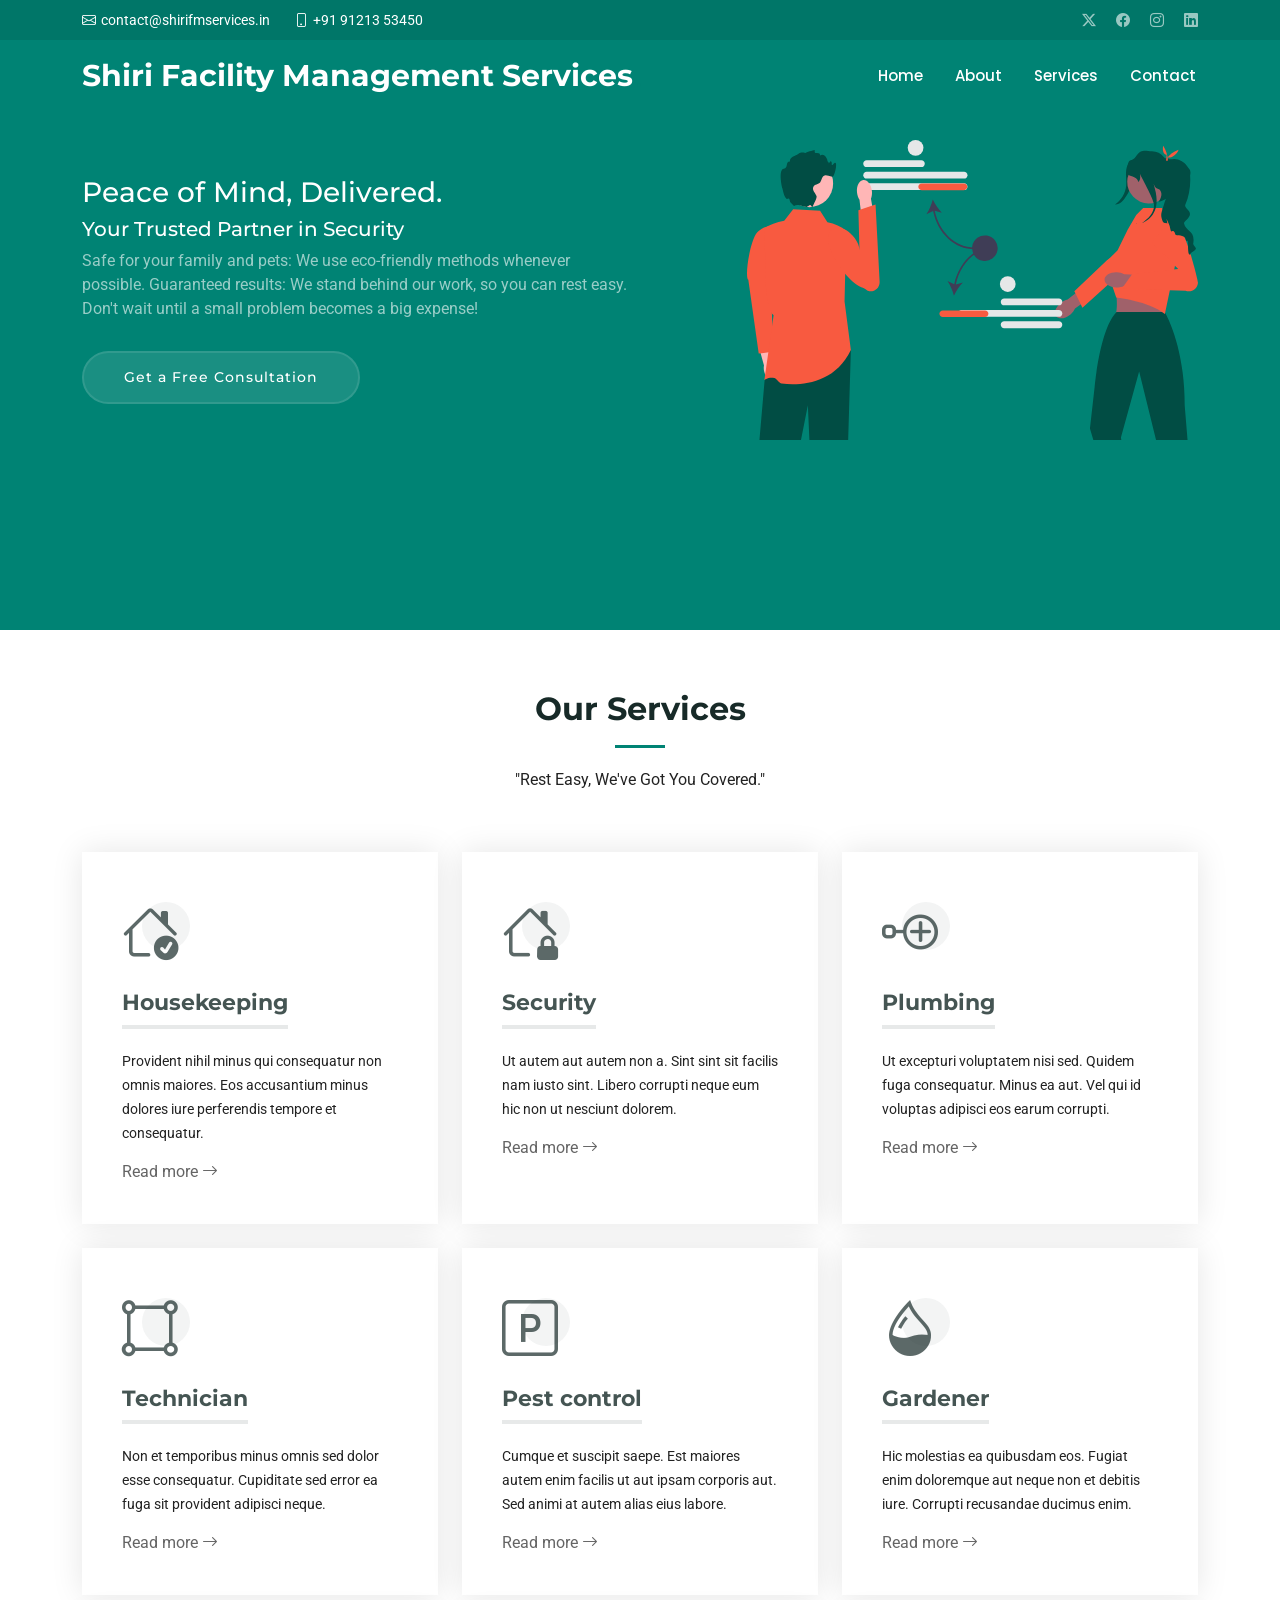
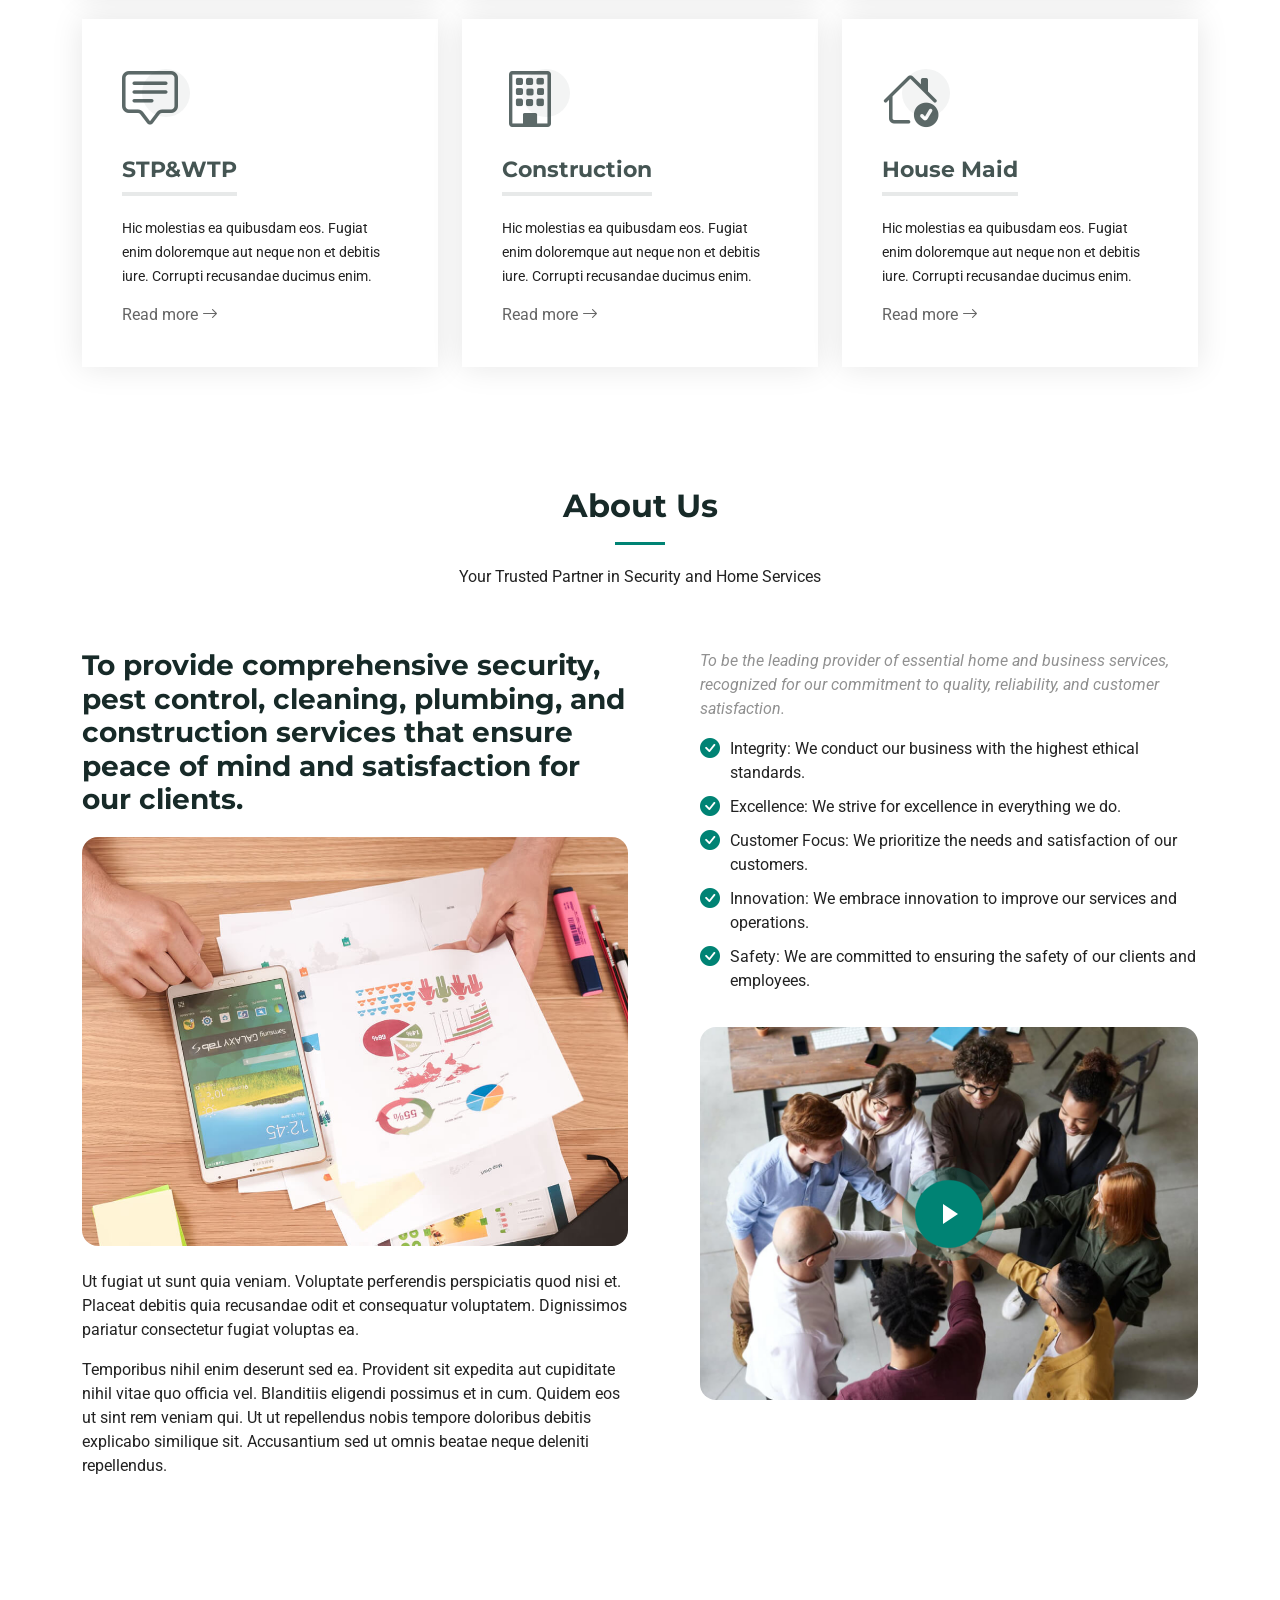
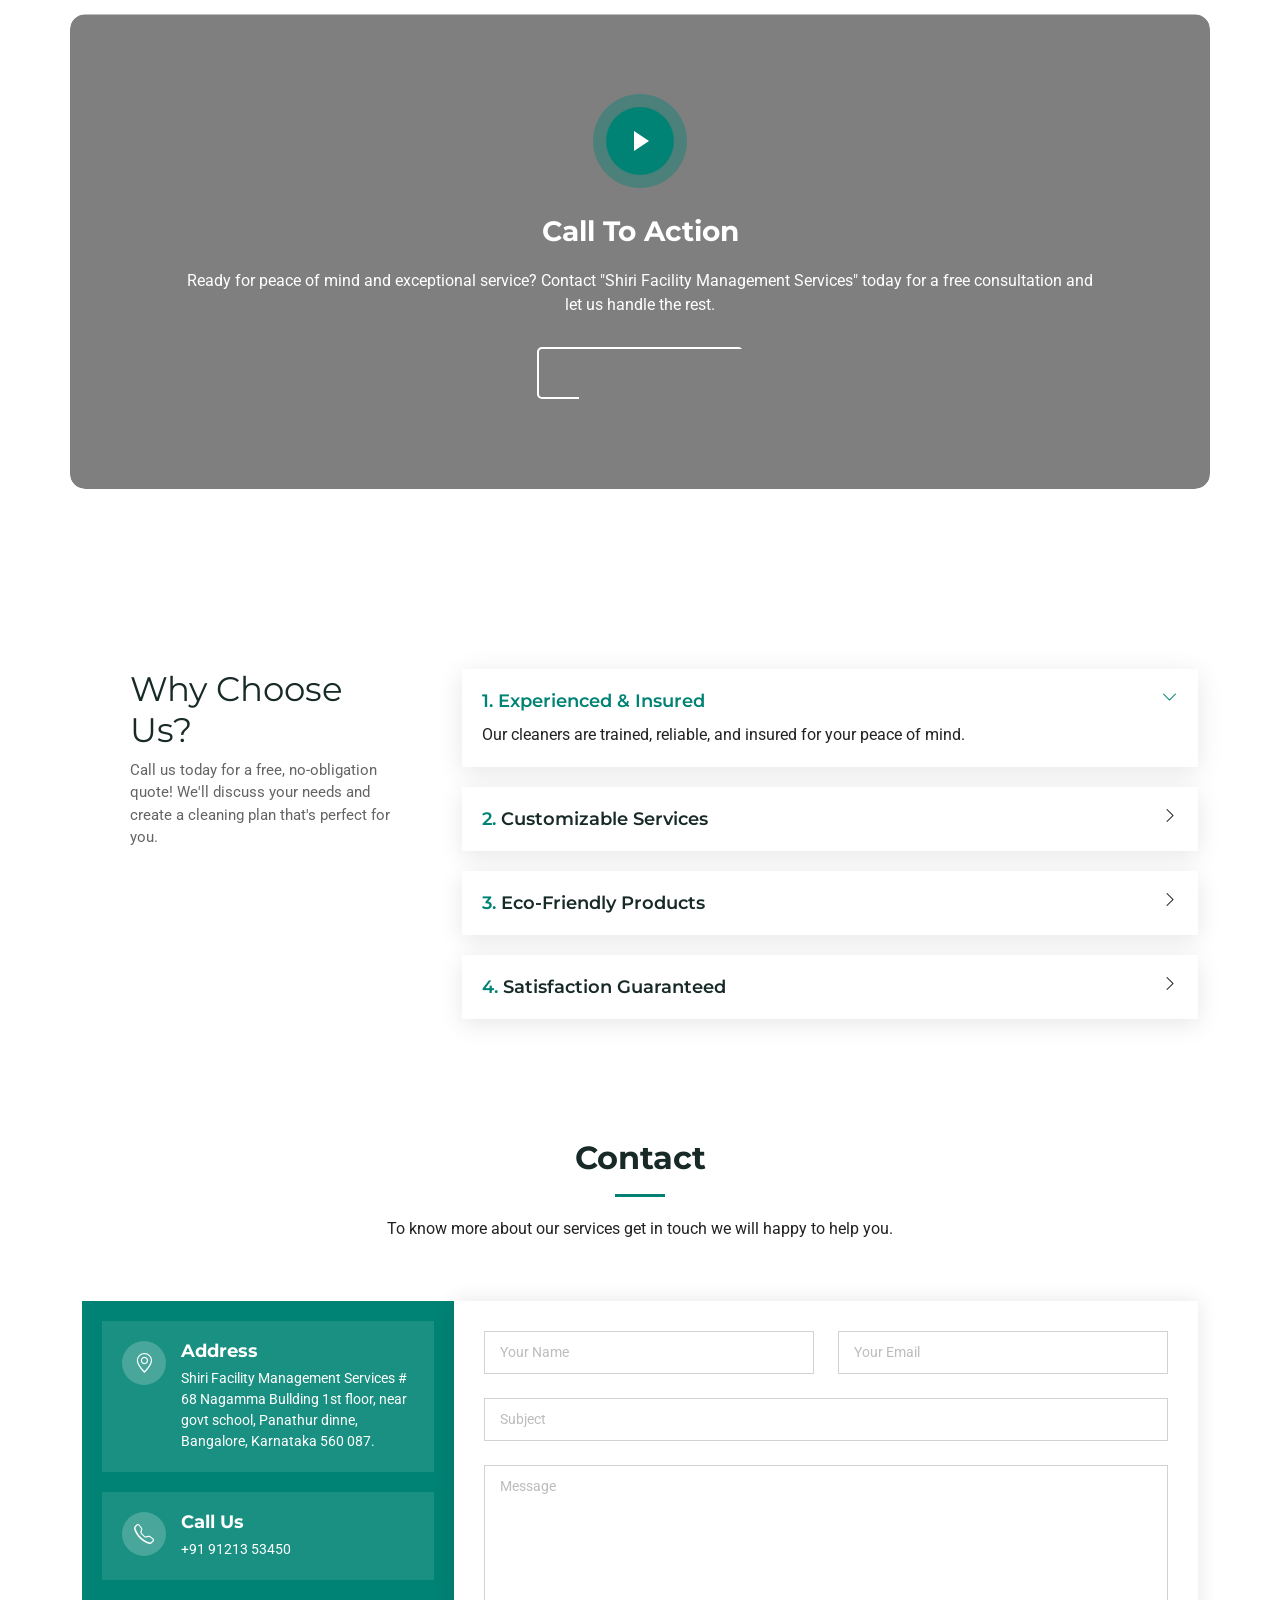
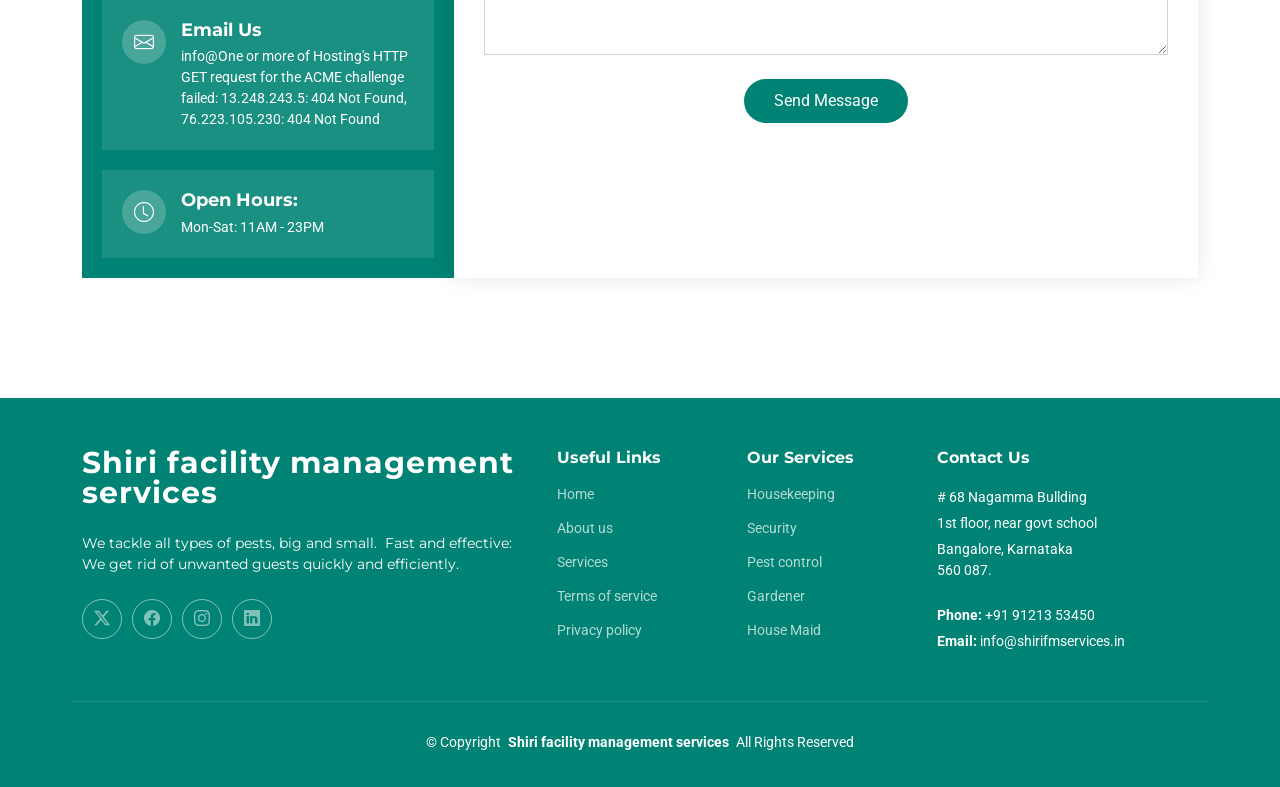
==== index.html @ 9015bda4 "first commit" ====
<!DOCTYPE html>
<html lang="en">

<head>
  <meta charset="utf-8">
  <meta content="width=device-width, initial-scale=1.0" name="viewport">
  <title>Index - Shiri Facility Management Services</title>
  <meta content="" name="description">
  <meta content="" name="keywords">

  <!-- Favicons -->
  <link href="./assets/img/logo.png" rel="icon">
  <link href="./assets/img/apple-touch-icon.png" rel="apple-touch-icon">

  <!-- Fonts -->
  <link href="https://fonts.googleapis.com" rel="preconnect">
  <link href="https://fonts.gstatic.com" rel="preconnect" crossorigin>
  <link href="https://fonts.googleapis.com/css2?family=Roboto:ital,wght@0,100;0,300;0,400;0,500;0,700;0,900;1,100;1,300;1,400;1,500;1,700;1,900&family=Montserrat:ital,wght@0,100;0,200;0,300;0,400;0,500;0,600;0,700;0,800;0,900;1,100;1,200;1,300;1,400;1,500;1,600;1,700;1,800;1,900&family=Poppins:ital,wght@0,100;0,200;0,300;0,400;0,500;0,600;0,700;0,800;0,900;1,100;1,200;1,300;1,400;1,500;1,600;1,700;1,800;1,900&display=swap" rel="stylesheet">

  <!-- Vendor CSS Files -->
  <link href="./assets/vendor/bootstrap/css/bootstrap.min.css" rel="stylesheet">
  <link href="./assets/vendor/bootstrap-icons/bootstrap-icons.css" rel="stylesheet">
  <link href="./assets/vendor/aos/aos.css" rel="stylesheet">
  <link href="./assets/vendor/glightbox/css/glightbox.min.css" rel="stylesheet">
  <link href="./assets/vendor/swiper/swiper-bundle.min.css" rel="stylesheet">

  <!-- Main CSS File -->
  <link href="./assets/css/main.css" rel="stylesheet">

  <!-- =======================================================
  * Template Name: Shiri Facility Management Services
  * Template URL: https://bootstrapmade.com/Shiri-Facility-Management-Services-bootstrap-business-website-template/
  * Updated: Jun 29 2024 with Bootstrap v5.3.3
  * Author: BootstrapMade.com
  * License: https://bootstrapmade.com/license/
  ======================================================== -->
</head>

<body class="index-page">

  <header id="header" class="header fixed-top">

    <div class="topbar d-flex align-items-center">
      <div class="container d-flex justify-content-center justify-content-md-between">
        <div class="contact-info d-flex align-items-center">
          <i class="bi bi-envelope d-flex align-items-center"><a href="mailto:info@shirifmservices.in">contact@shirifmservices.in</a></i>
          <i class="bi bi-phone d-flex align-items-center ms-4"><span>+91 91213 53450</span></i>
        </div>
        <div class="social-links d-none d-md-flex align-items-center">
          <a href="#" class="twitter"><i class="bi bi-twitter-x"></i></a>
          <a href="#" class="facebook"><i class="bi bi-facebook"></i></a>
          <a href="#" class="instagram"><i class="bi bi-instagram"></i></a>
          <a href="#" class="linkedin"><i class="bi bi-linkedin"></i></a>
        </div>
      </div>
    </div><!-- End Top Bar -->

    <div class="branding d-flex align-items-cente">

      <div class="container position-relative d-flex align-items-center justify-content-between">
        <a href="index.html" class="logo d-flex align-items-center">
          <!-- Uncomment the line below if you also wish to use an image logo -->
          <!-- <img src="./assets/img/logo.png" alt=""> -->
          <h1 class="sitename">Shiri Facility Management Services</h1>
          <span>.</span>
        </a>

        <nav id="navmenu" class="navmenu">
          <ul>
            <li><a href="#hero" class="active">Home<br></a></li>
            <li><a href="#about">About</a></li>
            <li><a href="#services">Services</a></li>
            <!-- <li><a href="#portfolio">Portfolio</a></li> -->
            <!-- <li><a href="#team">Team</a></li> -->
            <!-- <li><a href="#recent-posts">Blog</a></li> -->
            <!-- <li class="dropdown"><a href="#"><span>Dropdown</span> <i class="bi bi-chevron-down toggle-dropdown"></i></a>
              <ul>
                <li><a href="#">Dropdown 1</a></li>
                <li class="dropdown"><a href="#"><span>Deep Dropdown</span> <i class="bi bi-chevron-down toggle-dropdown"></i></a>
                  <ul>
                    <li><a href="#">Deep Dropdown 1</a></li>
                    <li><a href="#">Deep Dropdown 2</a></li>
                    <li><a href="#">Deep Dropdown 3</a></li>
                    <li><a href="#">Deep Dropdown 4</a></li>
                    <li><a href="#">Deep Dropdown 5</a></li>
                  </ul>
                </li>
                <li><a href="#">Dropdown 2</a></li>
                <li><a href="#">Dropdown 3</a></li>
                <li><a href="#">Dropdown 4</a></li>
              </ul>
            </li> -->
            <li><a href="#contact">Contact</a></li>
          </ul>
          <i class="mobile-nav-toggle d-xl-none bi bi-list"></i>
        </nav>

      </div>

    </div>

  </header>

  <main class="main">

    <!-- Hero Section -->
    <section id="hero" class="hero section accent-background" style="height: 70vh;">

      <div class="container position-relative" data-aos="fade-up" data-aos-delay="100">
        <div class="row gy-5 justify-content-between">
          <div class="col-lg-6 order-2 order-lg-1 d-flex flex-column justify-content-center">
            <!-- <h2><span>Welcome to </span><span class="accent"><br>Shirifm Services</span></h2> -->
             <h3>Peace of Mind, Delivered.</h3>
             <h5>Your Trusted Partner in Security</h5>
            <p>Safe for your family and pets: We use eco-friendly methods whenever possible.
              Guaranteed results: We stand behind our work, so you can rest easy. Don't wait until a small problem becomes a big expense!</p>
            <div class="d-flex">
              <a href="#contact" class="btn-get-started">Get a Free Consultation</a>
              <!-- <a href="https://www.youtube.com/watch?v=LXb3EKWsInQ" class="glightbox btn-watch-video d-flex align-items-center"><i class="bi bi-play-circle"></i><span>Watch Video</span></a> -->
            </div>
          </div>
          <div class="col-lg-5 order-1 order-lg-2">
            <img src="./assets/img/hero-img.svg" class="img-fluid" alt="">
          </div>
        </div>
      </div>
    </section><!-- /Hero Section -->

        <!-- Services Section -->
        <section id="services" class="services section">

          <!-- Section Title -->
          <div class="container section-title" data-aos="fade-up">
            <h2>Our Services</h2>
            <p>"Rest Easy, We've Got You Covered."</p>
          </div><!-- End Section Title -->
    
          <div class="container">
    
            <div class="row gy-4">
    
              <div class="col-lg-4 col-md-6" data-aos="fade-up" data-aos-delay="100">
                <div class="service-item  position-relative">
                  <div class="icon">
                    <i class="bi bi-house-check"></i>
                  </div>
                  <h3>Housekeeping</h3>
                  <p>Provident nihil minus qui consequatur non omnis maiores. Eos accusantium minus dolores iure perferendis tempore et consequatur.</p>
                  <a href="service-details.html" class="readmore stretched-link">Read more <i class="bi bi-arrow-right"></i></a>
                </div>
              </div><!-- End Service Item -->
    
              <div class="col-lg-4 col-md-6" data-aos="fade-up" data-aos-delay="200">
                <div class="service-item position-relative">
                  <div class="icon">
                    <i class="bi bi-house-lock"></i>
                  </div>
                  <h3>Security</h3>
                  <p>Ut autem aut autem non a. Sint sint sit facilis nam iusto sint. Libero corrupti neque eum hic non ut nesciunt dolorem.</p>
                  <a href="#" class="readmore stretched-link">Read more <i class="bi bi-arrow-right"></i></a>
                </div>
              </div><!-- End Service Item -->
    
              <div class="col-lg-4 col-md-6" data-aos="fade-up" data-aos-delay="300">
                <div class="service-item position-relative">
                  <div class="icon">
                    <i class="bi bi-node-plus"></i>
                  </div>
                  <h3>Plumbing</h3>
                  <p>Ut excepturi voluptatem nisi sed. Quidem fuga consequatur. Minus ea aut. Vel qui id voluptas adipisci eos earum corrupti.</p>
                  <a href="#" class="readmore stretched-link">Read more <i class="bi bi-arrow-right"></i></a>
                </div>
              </div><!-- End Service Item -->
    
              <div class="col-lg-4 col-md-6" data-aos="fade-up" data-aos-delay="400">
                <div class="service-item position-relative">
                  <div class="icon">
                    <i class="bi bi-bounding-box-circles"></i>
                  </div>
                  <h3>Technician</h3>
                  <p>Non et temporibus minus omnis sed dolor esse consequatur. Cupiditate sed error ea fuga sit provident adipisci neque.</p>
                  <a href="#" class="readmore stretched-link">Read more <i class="bi bi-arrow-right"></i></a>
                </div>
              </div><!-- End Service Item -->
    
              <div class="col-lg-4 col-md-6" data-aos="fade-up" data-aos-delay="500">
                <div class="service-item position-relative">
                  <div class="icon">
                    <i class="bi bi-p-square"></i>
                  </div>
                  <h3>Pest control</h3>
                  <p>Cumque et suscipit saepe. Est maiores autem enim facilis ut aut ipsam corporis aut. Sed animi at autem alias eius labore.</p>
                  <a href="#" class="readmore stretched-link">Read more <i class="bi bi-arrow-right"></i></a>
                </div>
              </div><!-- End Service Item -->
    
              <div class="col-lg-4 col-md-6" data-aos="fade-up" data-aos-delay="600">
                <div class="service-item position-relative">
                  <div class="icon">
                    <i class="bi bi-droplet-half"></i>
                  </div>
                  <h3>Gardener</h3>
                  <p>Hic molestias ea quibusdam eos. Fugiat enim doloremque aut neque non et debitis iure. Corrupti recusandae ducimus enim.</p>
                  <a href="#" class="readmore stretched-link">Read more <i class="bi bi-arrow-right"></i></a>
                </div>
              </div><!-- End Service Item -->

              <div class="col-lg-4 col-md-6" data-aos="fade-up" data-aos-delay="600">
                <div class="service-item position-relative">
                  <div class="icon">
                    <i class="bi bi-chat-square-text"></i>
                  </div>
                  <h3>STP&WTP</h3>
                  <p>Hic molestias ea quibusdam eos. Fugiat enim doloremque aut neque non et debitis iure. Corrupti recusandae ducimus enim.</p>
                  <a href="#" class="readmore stretched-link">Read more <i class="bi bi-arrow-right"></i></a>
                </div>
              </div><!-- End Service Item -->

              <div class="col-lg-4 col-md-6" data-aos="fade-up" data-aos-delay="600">
                <div class="service-item position-relative">
                  <div class="icon">
                    <i class="bi bi-building"></i>
                  </div>
                  <h3>Construction</h3>
                  <p>Hic molestias ea quibusdam eos. Fugiat enim doloremque aut neque non et debitis iure. Corrupti recusandae ducimus enim.</p>
                  <a href="#" class="readmore stretched-link">Read more <i class="bi bi-arrow-right"></i></a>
                </div>
              </div><!-- End Service Item -->

              <div class="col-lg-4 col-md-6" data-aos="fade-up" data-aos-delay="600">
                <div class="service-item position-relative">
                  <div class="icon">
                    <i class="bi bi-house-check"></i>
                  </div>
                  <h3>House Maid</h3>
                  <p>Hic molestias ea quibusdam eos. Fugiat enim doloremque aut neque non et debitis iure. Corrupti recusandae ducimus enim.</p>
                  <a href="#" class="readmore stretched-link">Read more <i class="bi bi-arrow-right"></i></a>
                </div>
              </div><!-- End Service Item -->
    
            </div>
    
          </div>
    
        </section><!-- /Services Section -->

    <!-- About Section -->
    <section id="about" class="about section">

      <!-- Section Title -->
      <div class="container section-title" data-aos="fade-up">
        <h2>About Us<br></h2>
        <p>Your Trusted Partner in Security and Home Services</p>
      </div><!-- End Section Title -->

      <div class="container">

        <div class="row gy-4">
          <div class="col-lg-6" data-aos="fade-up" data-aos-delay="100">
            <h3>To provide comprehensive security, pest control, cleaning, plumbing, and construction services that ensure peace of mind and satisfaction for our clients.</h3>
            <img src="./assets/img/about.jpg" class="img-fluid rounded-4 mb-4" alt="">
            <p>Ut fugiat ut sunt quia veniam. Voluptate perferendis perspiciatis quod nisi et. Placeat debitis quia recusandae odit et consequatur voluptatem. Dignissimos pariatur consectetur fugiat voluptas ea.</p>
            <p>Temporibus nihil enim deserunt sed ea. Provident sit expedita aut cupiditate nihil vitae quo officia vel. Blanditiis eligendi possimus et in cum. Quidem eos ut sint rem veniam qui. Ut ut repellendus nobis tempore doloribus debitis explicabo similique sit. Accusantium sed ut omnis beatae neque deleniti repellendus.</p>
          </div>
          <div class="col-lg-6" data-aos="fade-up" data-aos-delay="250">
            <div class="content ps-0 ps-lg-5">
              <p class="fst-italic">
                To be the leading provider of essential home and business services, recognized for our commitment to quality, reliability, and customer satisfaction.
              </p>
              <ul>
                <li><i class="bi bi-check-circle-fill"></i> <span>Integrity: We conduct our business with the highest ethical standards.</span></li>
                <li><i class="bi bi-check-circle-fill"></i> <span>Excellence: We strive for excellence in everything we do.</span></li>
                <li><i class="bi bi-check-circle-fill"></i> <span>Customer Focus: We prioritize the needs and satisfaction of our customers.</span></li>
                <li><i class="bi bi-check-circle-fill"></i> <span>Innovation: We embrace innovation to improve our services and operations.</span></li>
                <li><i class="bi bi-check-circle-fill"></i> <span>Safety: We are committed to ensuring the safety of our clients and employees.</span></li>
              </ul>
              <!-- <p>
                Ullamco laboris nisi ut aliquip ex ea commodo consequat. Duis aute irure dolor in reprehenderit in voluptate
                velit esse cillum dolore eu fugiat nulla pariatur. Excepteur sint occaecat cupidatat non proident
              </p> -->

              <div class="position-relative mt-4">
                <img src="./assets/img/about-2.jpg" class="img-fluid rounded-4" alt="">
                <a href="https://www.youtube.com/watch?v=LXb3EKWsInQ" class="glightbox pulsating-play-btn"></a>
              </div>
            </div>
          </div>
        </div>

      </div>

    </section><!-- /About Section -->

    <!-- Clients Section -->
    <!-- <section id="clients" class="clients section">

      <div class="container">

        <div class="swiper init-swiper">
          <script type="application/json" class="swiper-config">
            {
              "loop": true,
              "speed": 600,
              "autoplay": {
                "delay": 5000
              },
              "slidesPerView": "auto",
              "pagination": {
                "el": ".swiper-pagination",
                "type": "bullets",
                "clickable": true
              },
              "breakpoints": {
                "320": {
                  "slidesPerView": 2,
                  "spaceBetween": 40
                },
                "480": {
                  "slidesPerView": 3,
                  "spaceBetween": 60
                },
                "640": {
                  "slidesPerView": 4,
                  "spaceBetween": 80
                },
                "992": {
                  "slidesPerView": 6,
                  "spaceBetween": 120
                }
              }
            }
          </script>
          <div class="swiper-wrapper align-items-center">
            <div class="swiper-slide"><img src="./assets/img/clients/client-1.png" class="img-fluid" alt=""></div>
            <div class="swiper-slide"><img src="./assets/img/clients/client-2.png" class="img-fluid" alt=""></div>
            <div class="swiper-slide"><img src="./assets/img/clients/client-3.png" class="img-fluid" alt=""></div>
            <div class="swiper-slide"><img src="./assets/img/clients/client-4.png" class="img-fluid" alt=""></div>
            <div class="swiper-slide"><img src="./assets/img/clients/client-5.png" class="img-fluid" alt=""></div>
            <div class="swiper-slide"><img src="./assets/img/clients/client-6.png" class="img-fluid" alt=""></div>
            <div class="swiper-slide"><img src="./assets/img/clients/client-7.png" class="img-fluid" alt=""></div>
            <div class="swiper-slide"><img src="./assets/img/clients/client-8.png" class="img-fluid" alt=""></div>
          </div>
        </div>

      </div>

    </section> -->
    <!-- /Clients Section -->

    <!-- Stats Section -->
    <!-- <section id="stats" class="stats section"> -->

      <!-- <div class="container" data-aos="fade-up" data-aos-delay="100"> -->

        <!-- <div class="row gy-4 align-items-center"> -->

          <!-- <div class="col-lg-5">
            <img src="./assets/img/stats-img.svg" alt="" class="img-fluid">
          </div> -->

          <!-- <div class="col-lg-7"> -->

            <!-- <div class="row gy-4"> -->

              <!-- <div class="col-lg-6">
                <div class="stats-item d-flex">
                  <i class="bi bi-emoji-smile flex-shrink-0"></i>
                  <div>
                    <span data-purecounter-start="0" data-purecounter-end="232" data-purecounter-duration="1" class="purecounter"></span>
                    <p><strong>Happy Clients</strong> <span>consequuntur quae</span></p>
                  </div>
                </div>
              </div> -->
              <!-- End Stats Item -->

              <!-- <div class="col-lg-6">
                <div class="stats-item d-flex">
                  <i class="bi bi-journal-richtext flex-shrink-0"></i>
                  <div>
                    <span data-purecounter-start="0" data-purecounter-end="521" data-purecounter-duration="1" class="purecounter"></span>
                    <p><strong>Projects</strong> <span>adipisci atque cum quia aut</span></p>
                  </div>
                </div>
              </div> -->
              <!-- End Stats Item -->

              <!-- <div class="col-lg-6">
                <div class="stats-item d-flex">
                  <i class="bi bi-headset flex-shrink-0"></i>
                  <div>
                    <span data-purecounter-start="0" data-purecounter-end="1453" data-purecounter-duration="1" class="purecounter"></span>
                    <p><strong>Hours Of Support</strong> <span>aut commodi quaerat</span></p>
                  </div>
                </div>
              </div> -->
              <!-- End Stats Item -->

              <!-- <div class="col-lg-6">
                <div class="stats-item d-flex">
                  <i class="bi bi-people flex-shrink-0"></i>
                  <div>
                    <span data-purecounter-start="0" data-purecounter-end="32" data-purecounter-duration="1" class="purecounter"></span>
                    <p><strong>Hard Workers</strong> <span>rerum asperiores dolor</span></p>
                  </div>
                </div>
              </div> -->
              <!-- End Stats Item -->

            <!-- </div> -->

          <!-- </div> -->

        <!-- </div> -->

      <!-- </div> -->

    <!-- </section> -->
    <!-- /Stats Section -->

    <!-- Call To Action Section -->
    <section id="call-to-action" class="call-to-action section dark-background">

      <div class="container">
        <img src="./assets/img/cta-bg.jpg" alt="">
        <div class="content row justify-content-center" data-aos="zoom-in" data-aos-delay="100">
          <div class="col-xl-10">
            <div class="text-center">
              <a href="https://www.youtube.com/watch?v=LXb3EKWsInQ" class="glightbox play-btn"></a>
              <h3>Call To Action</h3>
              <p>Ready for peace of mind and exceptional service? Contact  "Shiri Facility Management Services" today for a free consultation and let us handle the rest.</p>
              <a class="cta-btn" href="#contact">Call To Action</a>
            </div>
          </div>
        </div>
      </div>

    </section><!-- /Call To Action Section -->

    <!-- Services Section -->
    <!-- <section id="services" class="services section">


      <div class="container section-title" data-aos="fade-up">
        <h2>Our Services</h2>
        <p>Necessitatibus eius consequatur ex aliquid fuga eum quidem sint consectetur velit</p>
      </div>

      <div class="container">

        <div class="row gy-4">

          <div class="col-lg-4 col-md-6" data-aos="fade-up" data-aos-delay="100">
            <div class="service-item  position-relative">
              <div class="icon">
                <i class="bi bi-activity"></i>
              </div>
              <h3>Nesciunt Mete</h3>
              <p>Provident nihil minus qui consequatur non omnis maiores. Eos accusantium minus dolores iure perferendis tempore et consequatur.</p>
              <a href="#" class="readmore stretched-link">Read more <i class="bi bi-arrow-right"></i></a>
            </div>
          </div>

          <div class="col-lg-4 col-md-6" data-aos="fade-up" data-aos-delay="200">
            <div class="service-item position-relative">
              <div class="icon">
                <i class="bi bi-broadcast"></i>
              </div>
              <h3>Eosle Commodi</h3>
              <p>Ut autem aut autem non a. Sint sint sit facilis nam iusto sint. Libero corrupti neque eum hic non ut nesciunt dolorem.</p>
              <a href="#" class="readmore stretched-link">Read more <i class="bi bi-arrow-right"></i></a>
            </div>
          </div>

          <div class="col-lg-4 col-md-6" data-aos="fade-up" data-aos-delay="300">
            <div class="service-item position-relative">
              <div class="icon">
                <i class="bi bi-easel"></i>
              </div>
              <h3>Ledo Markt</h3>
              <p>Ut excepturi voluptatem nisi sed. Quidem fuga consequatur. Minus ea aut. Vel qui id voluptas adipisci eos earum corrupti.</p>
              <a href="#" class="readmore stretched-link">Read more <i class="bi bi-arrow-right"></i></a>
            </div>
          </div>

          <div class="col-lg-4 col-md-6" data-aos="fade-up" data-aos-delay="400">
            <div class="service-item position-relative">
              <div class="icon">
                <i class="bi bi-bounding-box-circles"></i>
              </div>
              <h3>Asperiores Commodit</h3>
              <p>Non et temporibus minus omnis sed dolor esse consequatur. Cupiditate sed error ea fuga sit provident adipisci neque.</p>
              <a href="#" class="readmore stretched-link">Read more <i class="bi bi-arrow-right"></i></a>
            </div>
          </div>

          <div class="col-lg-4 col-md-6" data-aos="fade-up" data-aos-delay="500">
            <div class="service-item position-relative">
              <div class="icon">
                <i class="bi bi-calendar4-week"></i>
              </div>
              <h3>Velit Doloremque</h3>
              <p>Cumque et suscipit saepe. Est maiores autem enim facilis ut aut ipsam corporis aut. Sed animi at autem alias eius labore.</p>
              <a href="#" class="readmore stretched-link">Read more <i class="bi bi-arrow-right"></i></a>
            </div>
          </div>

          <div class="col-lg-4 col-md-6" data-aos="fade-up" data-aos-delay="600">
            <div class="service-item position-relative">
              <div class="icon">
                <i class="bi bi-chat-square-text"></i>
              </div>
              <h3>Dolori Architecto</h3>
              <p>Hic molestias ea quibusdam eos. Fugiat enim doloremque aut neque non et debitis iure. Corrupti recusandae ducimus enim.</p>
              <a href="#" class="readmore stretched-link">Read more <i class="bi bi-arrow-right"></i></a>
            </div>
          </div>

        </div>

      </div>

    </section> -->
    <!-- /Services Section -->

    <!-- Testimonials Section -->
    <section id="testimonials" class="testimonials section">

      <!-- Section Title -->
      <!-- <div class="container section-title" data-aos="fade-up">
        <h2>Testimonials</h2>
        <p>Necessitatibus eius consequatur ex aliquid fuga eum quidem sint consectetur velit</p>
      </div> -->
      <!-- End Section Title -->

      <!-- <div class="container" data-aos="fade-up" data-aos-delay="100">

        <div class="swiper init-swiper">
          <script type="application/json" class="swiper-config">
            {
              "loop": true,
              "speed": 600,
              "autoplay": {
                "delay": 5000
              },
              "slidesPerView": "auto",
              "pagination": {
                "el": ".swiper-pagination",
                "type": "bullets",
                "clickable": true
              },
              "breakpoints": {
                "320": {
                  "slidesPerView": 1,
                  "spaceBetween": 40
                },
                "1200": {
                  "slidesPerView": 3,
                  "spaceBetween": 10
                }
              }
            }
          </script>
          <div class="swiper-wrapper">

            <div class="swiper-slide">
              <div class="testimonial-item">
                <img src="./assets/img/testimonials/testimonials-1.jpg" class="testimonial-img" alt="">
                <h3>Saul Goodman</h3>
                <h4>Ceo &amp; Founder</h4>
                <div class="stars">
                  <i class="bi bi-star-fill"></i><i class="bi bi-star-fill"></i><i class="bi bi-star-fill"></i><i class="bi bi-star-fill"></i><i class="bi bi-star-fill"></i>
                </div>
                <p>
                  <i class="bi bi-quote quote-icon-left"></i>
                  <span>Proin iaculis purus consequat sem cure digni ssim donec porttitora entum suscipit rhoncus. Accusantium quam, ultricies eget id, aliquam eget nibh et. Maecen aliquam, risus at semper.</span>
                  <i class="bi bi-quote quote-icon-right"></i>
                </p>
              </div>
            </div>

            <div class="swiper-slide">
              <div class="testimonial-item">
                <img src="./assets/img/testimonials/testimonials-2.jpg" class="testimonial-img" alt="">
                <h3>Sara Wilsson</h3>
                <h4>Designer</h4>
                <div class="stars">
                  <i class="bi bi-star-fill"></i><i class="bi bi-star-fill"></i><i class="bi bi-star-fill"></i><i class="bi bi-star-fill"></i><i class="bi bi-star-fill"></i>
                </div>
                <p>
                  <i class="bi bi-quote quote-icon-left"></i>
                  <span>Export tempor illum tamen malis malis eram quae irure esse labore quem cillum quid cillum eram malis quorum velit fore eram velit sunt aliqua noster fugiat irure amet legam anim culpa.</span>
                  <i class="bi bi-quote quote-icon-right"></i>
                </p>
              </div>
            </div>

            <div class="swiper-slide">
              <div class="testimonial-item">
                <img src="./assets/img/testimonials/testimonials-3.jpg" class="testimonial-img" alt="">
                <h3>Jena Karlis</h3>
                <h4>Store Owner</h4>
                <div class="stars">
                  <i class="bi bi-star-fill"></i><i class="bi bi-star-fill"></i><i class="bi bi-star-fill"></i><i class="bi bi-star-fill"></i><i class="bi bi-star-fill"></i>
                </div>
                <p>
                  <i class="bi bi-quote quote-icon-left"></i>
                  <span>Enim nisi quem export duis labore cillum quae magna enim sint quorum nulla quem veniam duis minim tempor labore quem eram duis noster aute amet eram fore quis sint minim.</span>
                  <i class="bi bi-quote quote-icon-right"></i>
                </p>
              </div>
            </div>

            <div class="swiper-slide">
              <div class="testimonial-item">
                <img src="./assets/img/testimonials/testimonials-4.jpg" class="testimonial-img" alt="">
                <h3>Matt Brandon</h3>
                <h4>Freelancer</h4>
                <div class="stars">
                  <i class="bi bi-star-fill"></i><i class="bi bi-star-fill"></i><i class="bi bi-star-fill"></i><i class="bi bi-star-fill"></i><i class="bi bi-star-fill"></i>
                </div>
                <p>
                  <i class="bi bi-quote quote-icon-left"></i>
                  <span>Fugiat enim eram quae cillum dolore dolor amet nulla culpa multos export minim fugiat minim velit minim dolor enim duis veniam ipsum anim magna sunt elit fore quem dolore labore illum veniam.</span>
                  <i class="bi bi-quote quote-icon-right"></i>
                </p>
              </div>
            </div>

            <div class="swiper-slide">
              <div class="testimonial-item">
                <img src="./assets/img/testimonials/testimonials-5.jpg" class="testimonial-img" alt="">
                <h3>John Larson</h3>
                <h4>Entrepreneur</h4>
                <div class="stars">
                  <i class="bi bi-star-fill"></i><i class="bi bi-star-fill"></i><i class="bi bi-star-fill"></i><i class="bi bi-star-fill"></i><i class="bi bi-star-fill"></i>
                </div>
                <p>
                  <i class="bi bi-quote quote-icon-left"></i>
                  <span>Quis quorum aliqua sint quem legam fore sunt eram irure aliqua veniam tempor noster veniam enim culpa labore duis sunt culpa nulla illum cillum fugiat legam esse veniam culpa fore nisi cillum quid.</span>
                  <i class="bi bi-quote quote-icon-right"></i>
                </p>
              </div>
            </div>

          </div>
          <div class="swiper-pagination"></div>
        </div>

      </div>

    </section> -->
    <!-- /Testimonials Section -->

    <!-- Portfolio Section -->
    <!-- <section id="portfolio" class="portfolio section">


      <div class="container section-title" data-aos="fade-up">
        <h2>Portfolio</h2>
        <p>Necessitatibus eius consequatur ex aliquid fuga eum quidem sint consectetur velit</p>
      </div>

      <div class="container">

        <div class="isotope-layout" data-default-filter="*" data-layout="masonry" data-sort="original-order">

          <ul class="portfolio-filters isotope-filters" data-aos="fade-up" data-aos-delay="100">
            <li data-filter="*" class="filter-active">All</li>
            <li data-filter=".filter-app">App</li>
            <li data-filter=".filter-product">Product</li>
            <li data-filter=".filter-branding">Branding</li>
            <li data-filter=".filter-books">Books</li>
          </ul>

          <div class="row gy-4 isotope-container" data-aos="fade-up" data-aos-delay="200">

            <div class="col-lg-4 col-md-6 portfolio-item isotope-item filter-app">
              <div class="portfolio-content h-100">
                <a href="./assets/img/portfolio/app-1.jpg" data-gallery="portfolio-gallery-app" class="glightbox"><img src="./assets/img/portfolio/app-1.jpg" class="img-fluid" alt=""></a>
                <div class="portfolio-info">
                  <h4><a href="portfolio-details.html" title="More Details">App 1</a></h4>
                  <p>Lorem ipsum, dolor sit amet consectetur</p>
                </div>
              </div>
            </div>

            <div class="col-lg-4 col-md-6 portfolio-item isotope-item filter-product">
              <div class="portfolio-content h-100">
                <a href="./assets/img/portfolio/product-1.jpg" data-gallery="portfolio-gallery-app" class="glightbox"><img src="./assets/img/portfolio/product-1.jpg" class="img-fluid" alt=""></a>
                <div class="portfolio-info">
                  <h4><a href="portfolio-details.html" title="More Details">Product 1</a></h4>
                  <p>Lorem ipsum, dolor sit amet consectetur</p>
                </div>
              </div>
            </div>

            <div class="col-lg-4 col-md-6 portfolio-item isotope-item filter-branding">
              <div class="portfolio-content h-100">
                <a href="./assets/img/portfolio/branding-1.jpg" data-gallery="portfolio-gallery-app" class="glightbox"><img src="./assets/img/portfolio/branding-1.jpg" class="img-fluid" alt=""></a>
                <div class="portfolio-info">
                  <h4><a href="portfolio-details.html" title="More Details">Branding 1</a></h4>
                  <p>Lorem ipsum, dolor sit amet consectetur</p>
                </div>
              </div>
            </div>

            <div class="col-lg-4 col-md-6 portfolio-item isotope-item filter-books">
              <div class="portfolio-content h-100">
                <a href="./assets/img/portfolio/books-1.jpg" data-gallery="portfolio-gallery-app" class="glightbox"><img src="./assets/img/portfolio/books-1.jpg" class="img-fluid" alt=""></a>
                <div class="portfolio-info">
                  <h4><a href="portfolio-details.html" title="More Details">Books 1</a></h4>
                  <p>Lorem ipsum, dolor sit amet consectetur</p>
                </div>
              </div>
            </div>

            <div class="col-lg-4 col-md-6 portfolio-item isotope-item filter-app">
              <div class="portfolio-content h-100">
                <a href="./assets/img/portfolio/app-2.jpg" data-gallery="portfolio-gallery-app" class="glightbox"><img src="./assets/img/portfolio/app-2.jpg" class="img-fluid" alt=""></a>
                <div class="portfolio-info">
                  <h4><a href="portfolio-details.html" title="More Details">App 2</a></h4>
                  <p>Lorem ipsum, dolor sit amet consectetur</p>
                </div>
              </div>
            </div>

            <div class="col-lg-4 col-md-6 portfolio-item isotope-item filter-product">
              <div class="portfolio-content h-100">
                <a href="./assets/img/portfolio/product-2.jpg" data-gallery="portfolio-gallery-app" class="glightbox"><img src="./assets/img/portfolio/product-2.jpg" class="img-fluid" alt=""></a>
                <div class="portfolio-info">
                  <h4><a href="portfolio-details.html" title="More Details">Product 2</a></h4>
                  <p>Lorem ipsum, dolor sit amet consectetur</p>
                </div>
              </div>
            </div>

            <div class="col-lg-4 col-md-6 portfolio-item isotope-item filter-branding">
              <div class="portfolio-content h-100">
                <a href="./assets/img/portfolio/branding-2.jpg" data-gallery="portfolio-gallery-app" class="glightbox"><img src="./assets/img/portfolio/branding-2.jpg" class="img-fluid" alt=""></a>
                <div class="portfolio-info">
                  <h4><a href="portfolio-details.html" title="More Details">Branding 2</a></h4>
                  <p>Lorem ipsum, dolor sit amet consectetur</p>
                </div>
              </div>
            </div>

            <div class="col-lg-4 col-md-6 portfolio-item isotope-item filter-books">
              <div class="portfolio-content h-100">
                <a href="./assets/img/portfolio/books-2.jpg" data-gallery="portfolio-gallery-app" class="glightbox"><img src="./assets/img/portfolio/books-2.jpg" class="img-fluid" alt=""></a>
                <div class="portfolio-info">
                  <h4><a href="portfolio-details.html" title="More Details">Books 2</a></h4>
                  <p>Lorem ipsum, dolor sit amet consectetur</p>
                </div>
              </div>
            </div>

            <div class="col-lg-4 col-md-6 portfolio-item isotope-item filter-app">
              <div class="portfolio-content h-100">
                <a href="./assets/img/portfolio/app-3.jpg" data-gallery="portfolio-gallery-app" class="glightbox"><img src="./assets/img/portfolio/app-3.jpg" class="img-fluid" alt=""></a>
                <div class="portfolio-info">
                  <h4><a href="portfolio-details.html" title="More Details">App 3</a></h4>
                  <p>Lorem ipsum, dolor sit amet consectetur</p>
                </div>
              </div>
            </div>

            <div class="col-lg-4 col-md-6 portfolio-item isotope-item filter-product">
              <div class="portfolio-content h-100">
                <a href="./assets/img/portfolio/product-3.jpg" data-gallery="portfolio-gallery-app" class="glightbox"><img src="./assets/img/portfolio/product-3.jpg" class="img-fluid" alt=""></a>
                <div class="portfolio-info">
                  <h4><a href="portfolio-details.html" title="More Details">Product 3</a></h4>
                  <p>Lorem ipsum, dolor sit amet consectetur</p>
                </div>
              </div>
            </div>

            <div class="col-lg-4 col-md-6 portfolio-item isotope-item filter-branding">
              <div class="portfolio-content h-100">
                <a href="./assets/img/portfolio/branding-3.jpg" data-gallery="portfolio-gallery-app" class="glightbox"><img src="./assets/img/portfolio/branding-3.jpg" class="img-fluid" alt=""></a>
                <div class="portfolio-info">
                  <h4><a href="portfolio-details.html" title="More Details">Branding 3</a></h4>
                  <p>Lorem ipsum, dolor sit amet consectetur</p>
                </div>
              </div>
            </div>

            <div class="col-lg-4 col-md-6 portfolio-item isotope-item filter-books">
              <div class="portfolio-content h-100">
                <a href="./assets/img/portfolio/books-3.jpg" data-gallery="portfolio-gallery-app" class="glightbox"><img src="./assets/img/portfolio/books-3.jpg" class="img-fluid" alt=""></a>
                <div class="portfolio-info">
                  <h4><a href="portfolio-details.html" title="More Details">Books 3</a></h4>
                  <p>Lorem ipsum, dolor sit amet consectetur</p>
                </div>
              </div>
            </div>

          </div>

        </div>

      </div>

    </section> -->
    <!-- /Portfolio Section -->

    <!-- Team Section -->
    <!-- <section id="team" class="team section"> -->

      <!-- Section Title -->
      <!-- <div class="container section-title" data-aos="fade-up">
        <h2>Our Team</h2>
        <p>Necessitatibus eius consequatur ex aliquid fuga eum quidem sint consectetur velit</p>
      </div>

      <div class="container">

        <div class="row gy-4">

          <div class="col-xl-3 col-md-6 d-flex" data-aos="fade-up" data-aos-delay="100">
            <div class="member">
              <img src="./assets/img/team/team-1.jpg" class="img-fluid" alt="">
              <h4>Walter White</h4>
              <span>Web Development</span>
              <div class="social">
                <a href=""><i class="bi bi-twitter-x"></i></a>
                <a href=""><i class="bi bi-facebook"></i></a>
                <a href=""><i class="bi bi-instagram"></i></a>
                <a href=""><i class="bi bi-linkedin"></i></a>
              </div>
            </div>
          </div>

          <div class="col-xl-3 col-md-6 d-flex" data-aos="fade-up" data-aos-delay="200">
            <div class="member">
              <img src="./assets/img/team/team-2.jpg" class="img-fluid" alt="">
              <h4>Sarah Jhinson</h4>
              <span>Marketing</span>
              <div class="social">
                <a href=""><i class="bi bi-twitter-x"></i></a>
                <a href=""><i class="bi bi-facebook"></i></a>
                <a href=""><i class="bi bi-instagram"></i></a>
                <a href=""><i class="bi bi-linkedin"></i></a>
              </div>
            </div>
          </div>

          <div class="col-xl-3 col-md-6 d-flex" data-aos="fade-up" data-aos-delay="300">
            <div class="member">
              <img src="./assets/img/team/team-3.jpg" class="img-fluid" alt="">
              <h4>William Anderson</h4>
              <span>Content</span>
              <div class="social">
                <a href=""><i class="bi bi-twitter-x"></i></a>
                <a href=""><i class="bi bi-facebook"></i></a>
                <a href=""><i class="bi bi-instagram"></i></a>
                <a href=""><i class="bi bi-linkedin"></i></a>
              </div>
            </div>
          </div>

          <div class="col-xl-3 col-md-6 d-flex" data-aos="fade-up" data-aos-delay="400">
            <div class="member">
              <img src="./assets/img/team/team-4.jpg" class="img-fluid" alt="">
              <h4>Amanda Jepson</h4>
              <span>Accountant</span>
              <div class="social">
                <a href=""><i class="bi bi-twitter-x"></i></a>
                <a href=""><i class="bi bi-facebook"></i></a>
                <a href=""><i class="bi bi-instagram"></i></a>
                <a href=""><i class="bi bi-linkedin"></i></a>
              </div>
            </div>
          </div>

        </div>

      </div> -->

    <!-- </section> -->
    <!-- /Team Section -->

    <!-- Pricing Section -->
    <!-- <section id="pricing" class="pricing section"> -->

      <!-- Section Title -->
      <!-- <div class="container section-title" data-aos="fade-up">
        <h2>Pricing</h2>
        <p>Necessitatibus eius consequatur ex aliquid fuga eum quidem sint consectetur velit</p>
      </div>

      <div class="container" data-aos="zoom-in" data-aos-delay="100">

        <div class="row g-4">

          <div class="col-lg-4">
            <div class="pricing-item">
              <h3>Free Plan</h3>
              <div class="icon">
                <i class="bi bi-box"></i>
              </div>
              <h4><sup>$</sup>0<span> / month</span></h4>
              <ul>
                <li><i class="bi bi-check"></i> <span>Quam adipiscing vitae proin</span></li>
                <li><i class="bi bi-check"></i> <span>Nec feugiat nisl pretium</span></li>
                <li><i class="bi bi-check"></i> <span>Nulla at volutpat diam uteera</span></li>
                <li class="na"><i class="bi bi-x"></i> <span>Pharetra massa massa ultricies</span></li>
                <li class="na"><i class="bi bi-x"></i> <span>Massa ultricies mi quis hendrerit</span></li>
              </ul>
              <div class="text-center"><a href="#" class="buy-btn">Buy Now</a></div>
            </div>
          </div>

          <div class="col-lg-4">
            <div class="pricing-item featured">
              <h3>Business Plan</h3>
              <div class="icon">
                <i class="bi bi-rocket"></i>
              </div>

              <h4><sup>$</sup>29<span> / month</span></h4>
              <ul>
                <li><i class="bi bi-check"></i> <span>Quam adipiscing vitae proin</span></li>
                <li><i class="bi bi-check"></i> <span>Nec feugiat nisl pretium</span></li>
                <li><i class="bi bi-check"></i> <span>Nulla at volutpat diam uteera</span></li>
                <li><i class="bi bi-check"></i> <span>Pharetra massa massa ultricies</span></li>
                <li><i class="bi bi-check"></i> <span>Massa ultricies mi quis hendrerit</span></li>
              </ul>
              <div class="text-center"><a href="#" class="buy-btn">Buy Now</a></div>
            </div>
          </div>

          <div class="col-lg-4">
            <div class="pricing-item">
              <h3>Developer Plan</h3>
              <div class="icon">
                <i class="bi bi-send"></i>
              </div>
              <h4><sup>$</sup>49<span> / month</span></h4>
              <ul>
                <li><i class="bi bi-check"></i> <span>Quam adipiscing vitae proin</span></li>
                <li><i class="bi bi-check"></i> <span>Nec feugiat nisl pretium</span></li>
                <li><i class="bi bi-check"></i> <span>Nulla at volutpat diam uteera</span></li>
                <li><i class="bi bi-check"></i> <span>Pharetra massa massa ultricies</span></li>
                <li><i class="bi bi-check"></i> <span>Massa ultricies mi quis hendrerit</span></li>
              </ul>
              <div class="text-center"><a href="#" class="buy-btn">Buy Now</a></div>
            </div>
          </div>

        </div>

      </div>

    </section> -->

    <!-- Faq Section -->
    <section id="faq" class="faq section">

      <div class="container">

        <div class="row gy-4">

          <div class="col-lg-4" data-aos="fade-up" data-aos-delay="100">
            <div class="content px-xl-5">
              <h3>Why Choose Us?</h3>
              <p>
                Call us today for a free, no-obligation quote! We'll discuss your needs and create a cleaning plan that's perfect for you.
              </p>
            </div>
          </div>

          <div class="col-lg-8" data-aos="fade-up" data-aos-delay="200">

            <div class="faq-container">
              <div class="faq-item faq-active">
                <h3><span class="num">1.</span> <span>Experienced & Insured</span></h3>
                <div class="faq-content">
                  <p>Our cleaners are trained, reliable, and insured for your peace of mind.</p>
                </div>
                <i class="faq-toggle bi bi-chevron-right"></i>
              </div><!-- End Faq item-->

              <div class="faq-item">
                <h3><span class="num">2.</span> <span>Customizable Services</span></h3>
                <div class="faq-content">
                  <p>We tailor our cleaning services to your specific needs and budget.</p>
                </div>
                <i class="faq-toggle bi bi-chevron-right"></i>
              </div><!-- End Faq item-->

              <div class="faq-item">
                <h3><span class="num">3.</span> <span>Eco-Friendly Products</span></h3>
                <div class="faq-content">
                  <p>We use safe and effective cleaning products to protect your family and the environment.</p>
                </div>
                <i class="faq-toggle bi bi-chevron-right"></i>
              </div><!-- End Faq item-->

              <div class="faq-item">
                <h3><span class="num">4.</span> <span>Satisfaction Guaranteed</span></h3>
                <div class="faq-content">
                  <p>We're committed to your satisfaction. If you're not happy, we'll make it right.</p>
                </div>
                <i class="faq-toggle bi bi-chevron-right"></i>
              </div><!-- End Faq item-->

              <!-- <div class="faq-item">
                <h3><span class="num">5.</span> <span>Tempus quam pellentesque nec nam aliquam sem et tortor consequat?</span></h3>
                <div class="faq-content">
                  <p>Molestie a iaculis at erat pellentesque adipiscing commodo. Dignissim suspendisse in est ante in. Nunc vel risus commodo viverra maecenas accumsan. Sit amet nisl suscipit adipiscing bibendum est. Purus gravida quis blandit turpis cursus in</p>
                </div>
                <i class="faq-toggle bi bi-chevron-right"></i>
              </div> -->
              <!-- End Faq item-->

            </div>

          </div>
        </div>

      </div>

    </section><!-- /Faq Section -->

    <!-- Recent Posts Section -->
    <!-- <section id="recent-posts" class="recent-posts section"> -->

      <!-- Section Title -->
      <!-- <div class="container section-title" data-aos="fade-up">
        <h2>Recent Blog Posts</h2>
        <p>Necessitatibus eius consequatur ex aliquid fuga eum quidem sint consectetur velit</p>
      </div> -->

      <!-- <div class="container">

        <div class="row gy-4">

          <div class="col-xl-4 col-md-6" data-aos="fade-up" data-aos-delay="100">
            <article>

              <div class="post-img">
                <img src="./assets/img/blog/blog-1.jpg" alt="" class="img-fluid">
              </div>

              <p class="post-category">Politics</p>

              <h2 class="title">
                <a href="blog-details.html">Dolorum optio tempore voluptas dignissimos</a>
              </h2>

              <div class="d-flex align-items-center">
                <img src="./assets/img/blog/blog-author.jpg" alt="" class="img-fluid post-author-img flex-shrink-0">
                <div class="post-meta">
                  <p class="post-author">Maria Doe</p>
                  <p class="post-date">
                    <time datetime="2022-01-01">Jan 1, 2022</time>
                  </p>
                </div>
              </div> -->

            <!-- </article>
          </div> -->

          <!-- <div class="col-xl-4 col-md-6" data-aos="fade-up" data-aos-delay="200">
            <article>

              <div class="post-img">
                <img src="./assets/img/blog/blog-2.jpg" alt="" class="img-fluid">
              </div>

              <p class="post-category">Sports</p>

              <h2 class="title">
                <a href="blog-details.html">Nisi magni odit consequatur autem nulla dolorem</a>
              </h2>

              <div class="d-flex align-items-center">
                <img src="./assets/img/blog/blog-author-2.jpg" alt="" class="img-fluid post-author-img flex-shrink-0">
                <div class="post-meta">
                  <p class="post-author">Allisa Mayer</p>
                  <p class="post-date">
                    <time datetime="2022-01-01">Jun 5, 2022</time>
                  </p>
                </div>
              </div>

            </article>
          </div> -->

          <!-- <div class="col-xl-4 col-md-6" data-aos="fade-up" data-aos-delay="300">
            <article>

              <div class="post-img">
                <img src="./assets/img/blog/blog-3.jpg" alt="" class="img-fluid">
              </div>

              <p class="post-category">Entertainment</p>

              <h2 class="title">
                <a href="blog-details.html">Possimus soluta ut id suscipit ea ut in quo quia et soluta</a>
              </h2>

              <div class="d-flex align-items-center">
                <img src="./assets/img/blog/blog-author-3.jpg" alt="" class="img-fluid post-author-img flex-shrink-0">
                <div class="post-meta">
                  <p class="post-author">Mark Dower</p>
                  <p class="post-date">
                    <time datetime="2022-01-01">Jun 22, 2022</time>
                  </p>
                </div>
              </div>

            </article>
          </div> -->

        <!-- </div> -->

      <!-- </div> -->

    <!-- </section> -->

    <!-- Contact Section -->
    <section id="contact" class="contact section">

      <!-- Section Title -->
      <div class="container section-title" data-aos="fade-up">
        <h2>Contact</h2>
        <p>To know more about our services get in touch we will happy to help you.</p>
      </div><!-- End Section Title -->

      <div class="container" data-aos="fade-up" data-aos-delay="100">

        <div class="row gx-lg-0 gy-4">

          <div class="col-lg-4">
            <div class="info-container d-flex flex-column align-items-center justify-content-center">
              <div class="info-item d-flex" data-aos="fade-up" data-aos-delay="200">
                <i class="bi bi-geo-alt flex-shrink-0"></i>
                <div>
                  <h3>Address</h3>
                  <p>Shiri Facility Management Services
                    # 68 Nagamma Bullding
                    1st floor, near govt school,
                    Panathur dinne, Bangalore, Karnataka 560 087.</p>
                </div>
              </div><!-- End Info Item -->

              <div class="info-item d-flex" data-aos="fade-up" data-aos-delay="300">
                <i class="bi bi-telephone flex-shrink-0"></i>
                <div>
                  <h3>Call Us</h3>
                  <p>+91 91213 53450</p>
                </div>
              </div><!-- End Info Item -->

              <div class="info-item d-flex" data-aos="fade-up" data-aos-delay="400">
                <i class="bi bi-envelope flex-shrink-0"></i>
                <div>
                  <h3>Email Us</h3>
                  <p>info@One or more of Hosting's HTTP GET request for the ACME challenge failed: 13.248.243.5: 404 Not Found, 76.223.105.230: 404 Not Found
</p>
                </div>
              </div><!-- End Info Item -->

              <div class="info-item d-flex" data-aos="fade-up" data-aos-delay="500">
                <i class="bi bi-clock flex-shrink-0"></i>
                <div>
                  <h3>Open Hours:</h3>
                  <p>Mon-Sat: 11AM - 23PM</p>
                </div>
              </div><!-- End Info Item -->

            </div>

          </div>

          <div class="col-lg-8">
            <form action="forms/contact.php" method="post" class="php-email-form" data-aos="fade" data-aos-delay="100">
              <div class="row gy-4">

                <div class="col-md-6">
                  <input type="text" name="name" class="form-control" placeholder="Your Name" required="">
                </div>

                <div class="col-md-6 ">
                  <input type="email" class="form-control" name="email" placeholder="Your Email" required="">
                </div>

                <div class="col-md-12">
                  <input type="text" class="form-control" name="subject" placeholder="Subject" required="">
                </div>

                <div class="col-md-12">
                  <textarea class="form-control" name="message" rows="8" placeholder="Message" required=""></textarea>
                </div>

                <div class="col-md-12 text-center">
                  <div class="loading">Loading</div>
                  <div class="error-message"></div>
                  <div class="sent-message">Your message has been sent. Thank you!</div>

                  <button type="submit">Send Message</button>
                </div>

              </div>
            </form>
          </div><!-- End Contact Form -->

        </div>

      </div>

    </section><!-- /Contact Section -->

  </main>

  <footer id="footer" class="footer accent-background">

    <div class="container footer-top">
      <div class="row gy-4">
        <div class="col-lg-5 col-md-12 footer-about">
          <a href="index.html" class="logo d-flex align-items-center">
            <span class="sitename">Shiri facility management services</span>
          </a>
          <p>We tackle all types of pests, big and small. ️
            Fast and effective: We get rid of unwanted guests quickly and efficiently.</p>
          <div class="social-links d-flex mt-4">
            <a href=""><i class="bi bi-twitter-x"></i></a>
            <a href=""><i class="bi bi-facebook"></i></a>
            <a href=""><i class="bi bi-instagram"></i></a>
            <a href=""><i class="bi bi-linkedin"></i></a>
          </div>
        </div>

        <div class="col-lg-2 col-6 footer-links">
          <h4>Useful Links</h4>
          <ul>
            <li><a href="#">Home</a></li>
            <li><a href="#">About us</a></li>
            <li><a href="#">Services</a></li>
            <li><a href="#">Terms of service</a></li>
            <li><a href="#">Privacy policy</a></li>
          </ul>
        </div>

        <div class="col-lg-2 col-6 footer-links">
          <h4>Our Services</h4>
          <ul>
            <li><a href="#">Housekeeping</a></li>
            <li><a href="#">Security</a></li>
            <!-- <li><a href="#">Plumbing</a></li> -->
            <!-- <li><a href="#">Technician</a></li> -->
            <li><a href="#">Pest control</a></li>
            <li><a href="#">Gardener</a></li>
            <!-- <li><a href="#">STP&WTP</a></li> -->
            <!-- <li><a href="#">CONSTRUCTION</a></li> -->
            <li><a href="#">House Maid</a></li>
          </ul>
        </div>

        <div class="col-lg-3 col-md-12 footer-contact text-center text-md-start">
          <h4>Contact Us</h4>
          <p># 68 Nagamma Bullding</p>
          <p>1st floor, near govt school</p>
          <p>Bangalore, Karnataka <br>560 087.</p>
          <p class="mt-4"><strong>Phone:</strong> <span>+91 91213 53450</span></p>
          <p><strong>Email:</strong> <span>info@shirifmservices.in</span></p>
        </div>

      </div>
    </div>

    <div class="container copyright text-center mt-4">
      <p>© <span>Copyright</span> <strong class="px-1 sitename">Shiri facility management services</strong> <span>All Rights Reserved</span></p>
      <div class="credits">
        <!-- All the links in the footer should remain intact. -->
        <!-- You can delete the links only if you've purchased the pro version. -->
        <!-- Licensing information: https://bootstrapmade.com/license/ -->
        <!-- Purchase the pro version with working PHP/AJAX contact form: [buy-url] -->
      </div>
    </div>

  </footer>

  <!-- Scroll Top -->
  <a href="#" id="scroll-top" class="scroll-top d-flex align-items-center justify-content-center"><i class="bi bi-arrow-up-short"></i></a>

  <!-- Preloader -->
  <div id="preloader"></div>

  <!-- Vendor JS Files -->
  <script src="./assets/vendor/bootstrap/js/bootstrap.bundle.min.js"></script>
  <script src="./assets/vendor/php-email-form/validate.js"></script>
  <script src="./assets/vendor/aos/aos.js"></script>
  <script src="./assets/vendor/glightbox/js/glightbox.min.js"></script>
  <script src="./assets/vendor/swiper/swiper-bundle.min.js"></script>
  <script src="./assets/vendor/purecounter/purecounter_vanilla.js"></script>
  <script src="./assets/vendor/imagesloaded/imagesloaded.pkgd.min.js"></script>
  <script src="./assets/vendor/isotope-layout/isotope.pkgd.min.js"></script>

  <!-- Main JS File -->
  <script src="./assets/js/main.js"></script>

</body>

</html>
---- assets/css/main.css ----
/**
* Template Name: Shirifm
* Template URL: https://bootstrapmade.com/Shirifm-bootstrap-business-website-template/
* Updated: Jun 29 2024 with Bootstrap v5.3.3
* Author: BootstrapMade.com
* License: https://bootstrapmade.com/license/
*/

/*--------------------------------------------------------------
# Font & Color Variables
# Help: https://bootstrapmade.com/color-system/
--------------------------------------------------------------*/
/* Fonts */
:root {
  --default-font: "Roboto",  system-ui, -apple-system, "Segoe UI", Roboto, "Helvetica Neue", Arial, "Noto Sans", "Liberation Sans", sans-serif, "Apple Color Emoji", "Segoe UI Emoji", "Segoe UI Symbol", "Noto Color Emoji";
  --heading-font: "Montserrat",  sans-serif;
  --nav-font: "Poppins",  sans-serif;
}

/* Global Colors - The following color variables are used throughout the website. Updating them here will change the color scheme of the entire website */
:root { 
  --background-color: #ffffff; /* Background color for the entire website, including individual sections */
  --default-color: #222222; /* Default color used for the majority of the text content across the entire website */
  --heading-color: #172a28; /* Color for headings, subheadings and title throughout the website */
  --accent-color: #008374; /* Accent color that represents your brand on the website. It's used for buttons, links, and other elements that need to stand out */
  --surface-color: #ffffff; /* The surface color is used as a background of boxed elements within sections, such as cards, icon boxes, or other elements that require a visual separation from the global background. */
  --contrast-color: #ffffff; /* Contrast color for text, ensuring readability against backgrounds of accent, heading, or default colors. */
}

/* Nav Menu Colors - The following color variables are used specifically for the navigation menu. They are separate from the global colors to allow for more customization options */
:root {
  --nav-color: #ffffff;  /* The default color of the main navmenu links */
  --nav-hover-color: #008374; /* Applied to main navmenu links when they are hovered over or active */
  --nav-mobile-background-color: #ffffff; /* Used as the background color for mobile navigation menu */
  --nav-dropdown-background-color: #ffffff; /* Used as the background color for dropdown items that appear when hovering over primary navigation items */
  --nav-dropdown-color: #01433c; /* Used for navigation links of the dropdown items in the navigation menu. */
  --nav-dropdown-hover-color: #008374; /* Similar to --nav-hover-color, this color is applied to dropdown navigation links when they are hovered over. */
}

/* Color Presets - These classes override global colors when applied to any section or element, providing reuse of the sam color scheme. */

.light-background {
  --background-color: #f2f9f9;
  --surface-color: #ffffff;
}

.dark-background {
  --background-color: #060606;
  --default-color: #ffffff;
  --heading-color: #ffffff;
  --surface-color: #252525;
  --contrast-color: #ffffff;
}

.accent-background {
  --background-color: #008374;
  --default-color: #ffffff;
  --heading-color: #ffffff;
  --accent-color: #ffffff;
  --surface-color: #00b6a1;
  --contrast-color: #ffffff;
}

/* Smooth scroll */
:root {
  scroll-behavior: smooth;
}

/*--------------------------------------------------------------
# General Styling & Shared Classes
--------------------------------------------------------------*/
body {
  color: var(--default-color);
  background-color: var(--background-color);
  font-family: var(--default-font);
}

a {
  color: var(--accent-color);
  text-decoration: none;
  transition: 0.3s;
}

a:hover {
  color: color-mix(in srgb, var(--accent-color), transparent 25%);
  text-decoration: none;
}

h1,
h2,
h3,
h4,
h5,
h6 {
  color: var(--heading-color);
  font-family: var(--heading-font);
}

/* Pulsating Play Button
------------------------------*/
.pulsating-play-btn {
  width: 94px;
  height: 94px;
  background: radial-gradient(var(--accent-color) 50%, color-mix(in srgb, var(--accent-color), transparent 75%) 52%);
  border-radius: 50%;
  display: block;
  position: relative;
  overflow: hidden;
}

.pulsating-play-btn:before {
  content: "";
  position: absolute;
  width: 120px;
  height: 120px;
  animation-delay: 0s;
  animation: pulsate-play-btn 2s;
  animation-direction: forwards;
  animation-iteration-count: infinite;
  animation-timing-function: steps;
  opacity: 1;
  border-radius: 50%;
  border: 5px solid color-mix(in srgb, var(--accent-color), transparent 30%);
  top: -15%;
  left: -15%;
  background: rgba(198, 16, 0, 0);
}

.pulsating-play-btn:after {
  content: "";
  position: absolute;
  left: 50%;
  top: 50%;
  transform: translateX(-40%) translateY(-50%);
  width: 0;
  height: 0;
  border-top: 10px solid transparent;
  border-bottom: 10px solid transparent;
  border-left: 15px solid #fff;
  z-index: 100;
  transition: all 400ms cubic-bezier(0.55, 0.055, 0.675, 0.19);
}

.pulsating-play-btn:hover:before {
  content: "";
  position: absolute;
  left: 50%;
  top: 50%;
  transform: translateX(-40%) translateY(-50%);
  width: 0;
  height: 0;
  border: none;
  border-top: 10px solid transparent;
  border-bottom: 10px solid transparent;
  border-left: 15px solid #fff;
  z-index: 200;
  animation: none;
  border-radius: 0;
}

.pulsating-play-btn:hover:after {
  border-left: 15px solid var(--accent-color);
  transform: scale(20);
}

@keyframes pulsate-play-btn {
  0% {
    transform: scale(0.6, 0.6);
    opacity: 1;
  }

  100% {
    transform: scale(1, 1);
    opacity: 0;
  }
}

/* PHP Email Form Messages
------------------------------*/
.php-email-form .error-message {
  display: none;
  background: #df1529;
  color: #ffffff;
  text-align: left;
  padding: 15px;
  margin-bottom: 24px;
  font-weight: 600;
}

.php-email-form .sent-message {
  display: none;
  color: #ffffff;
  background: #059652;
  text-align: center;
  padding: 15px;
  margin-bottom: 24px;
  font-weight: 600;
}

.php-email-form .loading {
  display: none;
  background: var(--surface-color);
  text-align: center;
  padding: 15px;
  margin-bottom: 24px;
}

.php-email-form .loading:before {
  content: "";
  display: inline-block;
  border-radius: 50%;
  width: 24px;
  height: 24px;
  margin: 0 10px -6px 0;
  border: 3px solid var(--accent-color);
  border-top-color: var(--surface-color);
  animation: php-email-form-loading 1s linear infinite;
}

@keyframes php-email-form-loading {
  0% {
    transform: rotate(0deg);
  }

  100% {
    transform: rotate(360deg);
  }
}

/*--------------------------------------------------------------
# Global Header
--------------------------------------------------------------*/
.header {
  --background-color: #008374;
  --heading-color: #ffffff;
  color: var(--default-color);
  transition: all 0.5s;
  z-index: 997;
  background-color: var(--background-color);
}

.header .topbar {
  background-color: color-mix(in srgb, var(--accent-color) 90%, black 10%);
  height: 40px;
  padding: 0;
  font-size: 14px;
  transition: all 0.5s;
}

.header .topbar .contact-info i {
  font-style: normal;
  color: var(--contrast-color);
}

.header .topbar .contact-info i a,
.header .topbar .contact-info i span {
  padding-left: 5px;
  color: var(--contrast-color);
}

@media (max-width: 575px) {

  .header .topbar .contact-info i a,
  .header .topbar .contact-info i span {
    font-size: 13px;
  }
}

.header .topbar .contact-info i a {
  line-height: 0;
  transition: 0.3s;
}

.header .topbar .contact-info i a:hover {
  color: var(--contrast-color);
  text-decoration: underline;
}

.header .topbar .social-links a {
  color: color-mix(in srgb, var(--contrast-color), transparent 40%);
  line-height: 0;
  transition: 0.3s;
  margin-left: 20px;
}

.header .topbar .social-links a:hover {
  color: var(--contrast-color);
}

.header .branding {
  min-height: 60px;
  padding: 10px 0;
}

.header .logo {
  line-height: 1;
}

.header .logo img {
  max-height: 36px;
  margin-right: 8px;
}

.header .logo h1 {
  font-size: 30px;
  margin: 0;
  font-weight: 700;
  color: var(--heading-color);
}

.header .logo span {
  font-size: 32px;
  margin-left: 2px;
  color: var(--nav-hover-color);
}

.scrolled .header {
  box-shadow: 0px 0 18px rgba(0, 0, 0, 0.1);
}

/*--------------------------------------------------------------
# Navigation Menu
--------------------------------------------------------------*/
/* Desktop Navigation */
@media (min-width: 1200px) {
  .navmenu {
    padding: 0;
  }

  .navmenu ul {
    margin: 0;
    padding: 0;
    display: flex;
    list-style: none;
    align-items: center;
  }

  .navmenu li {
    position: relative;
  }

  .navmenu>ul>li {
    white-space: nowrap;
    padding: 15px 14px;
  }

  .navmenu>ul>li:last-child {
    padding-right: 0;
  }

  .navmenu a,
  .navmenu a:focus {
    color: var(--nav-color);
    font-size: 15px;
    padding: 0 2px;
    font-family: var(--nav-font);
    font-weight: 500;
    display: flex;
    align-items: center;
    justify-content: space-between;
    white-space: nowrap;
    transition: 0.3s;
    position: relative;
  }

  .navmenu a i,
  .navmenu a:focus i {
    font-size: 12px;
    line-height: 0;
    margin-left: 5px;
    transition: 0.3s;
  }

  .navmenu>ul>li>a:before {
    content: "";
    position: absolute;
    height: 2px;
    bottom: -6px;
    left: 0;
    background-color: var(--nav-hover-color);
    visibility: hidden;
    width: 0px;
    transition: all 0.3s ease-in-out 0s;
  }

  .navmenu a:hover:before,
  .navmenu li:hover>a:before,
  .navmenu .active:before {
    visibility: visible;
    width: 100%;
  }

  .navmenu li:hover>a,
  .navmenu .active,
  .navmenu .active:focus {
    color: var(--nav-color);
  }

  .navmenu .dropdown ul {
    margin: 0;
    padding: 10px 0;
    background: var(--nav-dropdown-background-color);
    display: block;
    position: absolute;
    visibility: hidden;
    left: 14px;
    top: 130%;
    opacity: 0;
    transition: 0.3s;
    border-radius: 4px;
    z-index: 99;
    box-shadow: 0px 0px 30px rgba(0, 0, 0, 0.1);
  }

  .navmenu .dropdown ul li {
    min-width: 200px;
  }

  .navmenu .dropdown ul a {
    padding: 10px 20px;
    font-size: 15px;
    text-transform: none;
    color: var(--nav-dropdown-color);
  }

  .navmenu .dropdown ul a i {
    font-size: 12px;
  }

  .navmenu .dropdown ul a:hover,
  .navmenu .dropdown ul .active:hover,
  .navmenu .dropdown ul li:hover>a {
    color: var(--nav-dropdown-hover-color);
  }

  .navmenu .dropdown:hover>ul {
    opacity: 1;
    top: 100%;
    visibility: visible;
  }

  .navmenu .dropdown .dropdown ul {
    top: 0;
    left: -90%;
    visibility: hidden;
  }

  .navmenu .dropdown .dropdown:hover>ul {
    opacity: 1;
    top: 0;
    left: -100%;
    visibility: visible;
  }
}

/* Mobile Navigation */
@media (max-width: 1199px) {
  .mobile-nav-toggle {
    color: var(--nav-color);
    font-size: 28px;
    line-height: 0;
    margin-right: 10px;
    cursor: pointer;
    transition: color 0.3s;
  }

  .navmenu {
    padding: 0;
    z-index: 9997;
  }

  .navmenu ul {
    display: none;
    position: absolute;
    inset: 60px 20px 20px 20px;
    padding: 10px 0;
    margin: 0;
    border-radius: 6px;
    background-color: var(--nav-mobile-background-color);
    border: 1px solid color-mix(in srgb, var(--default-color), transparent 90%);
    box-shadow: none;
    overflow-y: auto;
    transition: 0.3s;
    z-index: 9998;
  }

  .navmenu a,
  .navmenu a:focus {
    color: var(--nav-dropdown-color);
    padding: 10px 20px;
    font-family: var(--nav-font);
    font-size: 17px;
    font-weight: 500;
    display: flex;
    align-items: center;
    justify-content: space-between;
    white-space: nowrap;
    transition: 0.3s;
  }

  .navmenu a i,
  .navmenu a:focus i {
    font-size: 12px;
    line-height: 0;
    margin-left: 5px;
    width: 30px;
    height: 30px;
    display: flex;
    align-items: center;
    justify-content: center;
    border-radius: 50%;
    transition: 0.3s;
    background-color: color-mix(in srgb, var(--accent-color), transparent 90%);
  }

  .navmenu a i:hover,
  .navmenu a:focus i:hover {
    background-color: var(--accent-color);
    color: var(--contrast-color);
  }

  .navmenu a:hover,
  .navmenu .active,
  .navmenu .active:focus {
    color: var(--nav-dropdown-hover-color);
  }

  .navmenu .active i,
  .navmenu .active:focus i {
    background-color: var(--accent-color);
    color: var(--contrast-color);
    transform: rotate(180deg);
  }

  .navmenu .dropdown ul {
    position: static;
    display: none;
    z-index: 99;
    padding: 10px 0;
    margin: 10px 20px;
    background-color: var(--nav-dropdown-background-color);
    transition: all 0.5s ease-in-out;
  }

  .navmenu .dropdown ul ul {
    background-color: rgba(33, 37, 41, 0.1);
  }

  .navmenu .dropdown>.dropdown-active {
    display: block;
    background-color: rgba(33, 37, 41, 0.03);
  }

  .mobile-nav-active {
    overflow: hidden;
  }

  .mobile-nav-active .mobile-nav-toggle {
    color: #fff;
    position: absolute;
    font-size: 32px;
    top: 15px;
    right: 15px;
    margin-right: 0;
    z-index: 9999;
  }

  .mobile-nav-active .navmenu {
    position: fixed;
    overflow: hidden;
    inset: 0;
    background: rgba(33, 37, 41, 0.8);
    transition: 0.3s;
  }

  .mobile-nav-active .navmenu>ul {
    display: block;
  }
}

/*--------------------------------------------------------------
# Global Footer
--------------------------------------------------------------*/
.footer {
  color: var(--default-color);
  background-color: var(--background-color);
  font-size: 14px;
  position: relative;
}

.footer .footer-top {
  padding-top: 50px;
}

.footer .footer-about .logo {
  line-height: 1;
  margin-bottom: 25px;
}

.footer .footer-about .logo img {
  max-height: 40px;
  margin-right: 6px;
}

.footer .footer-about .logo span {
  color: var(--heading-color);
  font-size: 30px;
  font-weight: 700;
  letter-spacing: 1px;
  font-family: var(--heading-font);
}

.footer .footer-about p {
  font-size: 14px;
  font-family: var(--heading-font);
}

.footer .social-links a {
  display: flex;
  align-items: center;
  justify-content: center;
  width: 40px;
  height: 40px;
  border-radius: 50%;
  border: 1px solid color-mix(in srgb, var(--default-color), transparent 50%);
  font-size: 16px;
  color: color-mix(in srgb, var(--default-color), transparent 50%);
  margin-right: 10px;
  transition: 0.3s;
}

.footer .social-links a:hover {
  color: var(--default-color);
  border-color: var(--default-color);
}

.footer h4 {
  font-size: 16px;
  font-weight: bold;
  position: relative;
  padding-bottom: 12px;
}

.footer .footer-links {
  margin-bottom: 30px;
}

.footer .footer-links ul {
  list-style: none;
  padding: 0;
  margin: 0;
}

.footer .footer-links ul i {
  padding-right: 2px;
  font-size: 12px;
  line-height: 0;
}

.footer .footer-links ul li {
  padding: 10px 0;
  display: flex;
  align-items: center;
}

.footer .footer-links ul li:first-child {
  padding-top: 0;
}

.footer .footer-links ul a {
  color: color-mix(in srgb, var(--default-color), transparent 30%);
  display: inline-block;
  line-height: 1;
}

.footer .footer-links ul a:hover {
  color: var(--default-color);
}

.footer .footer-contact p {
  margin-bottom: 5px;
}

.footer .copyright {
  padding-top: 30px;
  padding-bottom: 30px;
  border-top: 1px solid color-mix(in srgb, var(--default-color), transparent 90%);
}

.footer .copyright p {
  margin-bottom: 0;
}

.footer .credits {
  margin-top: 4px;
  font-size: 13px;
}

/*--------------------------------------------------------------
# Preloader
--------------------------------------------------------------*/
#preloader {
  position: fixed;
  inset: 0;
  z-index: 999999;
  overflow: hidden;
  background: var(--background-color);
  transition: all 0.6s ease-out;
}

#preloader:before {
  content: "";
  position: fixed;
  top: calc(50% - 30px);
  left: calc(50% - 30px);
  border: 6px solid #ffffff;
  border-color: var(--accent-color) transparent var(--accent-color) transparent;
  border-radius: 50%;
  width: 60px;
  height: 60px;
  animation: animate-preloader 1.5s linear infinite;
}

@keyframes animate-preloader {
  0% {
    transform: rotate(0deg);
  }

  100% {
    transform: rotate(360deg);
  }
}

/*--------------------------------------------------------------
# Scroll Top Button
--------------------------------------------------------------*/
.scroll-top {
  position: fixed;
  visibility: hidden;
  opacity: 0;
  right: 15px;
  bottom: -15px;
  z-index: 99999;
  background-color: var(--accent-color);
  width: 44px;
  height: 44px;
  border-radius: 50px;
  transition: all 0.4s;
}

.scroll-top i {
  font-size: 24px;
  color: var(--contrast-color);
  line-height: 0;
}

.scroll-top:hover {
  background-color: color-mix(in srgb, var(--accent-color), transparent 20%);
  color: var(--contrast-color);
}

.scroll-top.active {
  visibility: visible;
  opacity: 1;
  bottom: 15px;
}

/*--------------------------------------------------------------
# Disable aos animation delay on mobile devices
--------------------------------------------------------------*/
@media screen and (max-width: 768px) {
  [data-aos-delay] {
    transition-delay: 0 !important;
  }
}

/*--------------------------------------------------------------
# Global Page Titles & Breadcrumbs
--------------------------------------------------------------*/
.page-title {
  --background-color: var(--accent-color);
  --default-color: #fff;
  --heading-color: #fff;
  color: var(--default-color);
  background-color: var(--background-color);
  position: relative;
}

.page-title .heading {
  padding: 160px 0 80px 0;
  border-top: 1px solid color-mix(in srgb, var(--default-color), transparent 90%);
}

.page-title .heading h1 {
  font-size: 38px;
  font-weight: 700;
}

.page-title nav {
  background-color: color-mix(in srgb, var(--default-color), transparent 92%);
  padding: 20px 0;
}

.page-title nav ol {
  display: flex;
  flex-wrap: wrap;
  list-style: none;
  margin: 0;
  font-size: 16px;
  font-weight: 600;
}

.page-title nav ol a {
  color: color-mix(in srgb, var(--default-color), transparent 50%);
}

.page-title nav ol a:hover {
  color: var(--default-color);
}

.page-title nav ol li+li {
  padding-left: 10px;
}

.page-title nav ol li+li::before {
  content: "/";
  display: inline-block;
  padding-right: 10px;
  color: color-mix(in srgb, var(--default-color), transparent 50%);
}

/*--------------------------------------------------------------
# Global Sections
--------------------------------------------------------------*/
section,
.section {
  color: var(--default-color);
  background-color: var(--background-color);
  padding: 60px 0;
  scroll-margin-top: 112px;
  overflow: clip;
}

@media (max-width: 1199px) {

  section,
  .section {
    scroll-margin-top: 100px;
  }
}

/*--------------------------------------------------------------
# Global Section Titles
--------------------------------------------------------------*/
.section-title {
  text-align: center;
  padding-bottom: 60px;
  position: relative;
}

.section-title h2 {
  font-size: 32px;
  font-weight: 700;
  margin-bottom: 20px;
  padding-bottom: 20px;
  position: relative;
}

.section-title h2:after {
  content: "";
  position: absolute;
  display: block;
  width: 50px;
  height: 3px;
  background: var(--accent-color);
  left: 0;
  right: 0;
  bottom: 0;
  margin: auto;
}

.section-title p {
  margin-bottom: 0;
}

/*--------------------------------------------------------------
# Hero Section
--------------------------------------------------------------*/
.hero {
  width: 100%;
  position: relative;
  padding: 140px 0 0 0;
}

.hero .container {
  position: relative;
  z-index: 3;
}

.hero h2 {
  font-size: 48px;
  font-weight: 700;
  margin-bottom: 20px;
}

.hero h2 .accent {
  color: var(--conrast-color);
}

.hero p {
  color: color-mix(in srgb, var(--default-color), transparent 40%);
  font-weight: 400;
  margin-bottom: 30px;
}

.hero .btn-get-started {
  color: var(--contrast-color);
  background: var(--accent-color);
  font-family: var(--heading-font);
  font-weight: 500;
  font-size: 14px;
  letter-spacing: 1px;
  display: inline-block;
  padding: 14px 40px;
  border-radius: 50px;
  transition: 0.3s;
  border: 2px solid color-mix(in srgb, var(--default-color), transparent 90%);
  background-color: color-mix(in srgb, var(--default-color), transparent 90%);
}

.hero .btn-get-started:hover {
  border-color: color-mix(in srgb, var(--default-color), transparent 60%);
}

.hero .btn-watch-video {
  font-size: 16px;
  transition: 0.5s;
  margin-left: 25px;
  font-weight: 600;
  color: var(--default-color);
}

.hero .btn-watch-video i {
  color: color-mix(in srgb, var(--default-color), transparent 50%);
  font-size: 32px;
  transition: 0.3s;
  line-height: 0;
  margin-right: 8px;
}

.hero .btn-watch-video:hover i {
  color: var(--default-color);
}

@media (max-width: 640px) {
  .hero h2 {
    font-size: 36px;
  }

  .hero .btn-get-started,
  .hero .btn-watch-video {
    font-size: 14px;
  }
}

.hero .icon-boxes {
  padding-bottom: 60px;
  z-index: 4;
}

@media (min-width: 1200px) {
  .hero .icon-boxes:before {
    content: "";
    position: absolute;
    bottom: 0;
    left: 0;
    right: 0;
    height: calc(50% + 20px);
    background-color: var(--default-color);
    border-top: 1px solid color-mix(in srgb, var(--default-color), transparent 90%);
  }
}

.hero .icon-box {
  padding: 60px 30px;
  position: relative;
  overflow: hidden;
  background: var(--background-color);
  box-shadow: 0 0 29px 0 rgba(0, 0, 0, 0.1);
  transition: all 0.3s ease-in-out;
  border-radius: 8px;
  z-index: 1;
  height: 100%;
  width: 100%;
  text-align: center;
}

.hero .icon-box .title {
  font-weight: 700;
  margin-bottom: 15px;
  font-size: 24px;
}

.hero .icon-box .title a {
  color: color-mix(in srgb, var(--default-color), transparent 20%);
  transition: 0.3s;
}

.hero .icon-box .icon {
  margin-bottom: 20px;
  padding-top: 10px;
  display: inline-block;
  transition: all 0.3s ease-in-out;
  font-size: 48px;
  line-height: 1;
  color: color-mix(in srgb, var(--default-color), transparent 20%);
}

.hero .icon-box:hover {
  background-color: color-mix(in srgb, var(--background-color), white 10%);
}

.hero .icon-box:hover .title a,
.hero .icon-box:hover .icon {
  color: var(--contrast-color);
}

/*--------------------------------------------------------------
# About Section
--------------------------------------------------------------*/
.about h3 {
  font-weight: 700;
  font-size: 28px;
  margin-bottom: 20px;
}

.about .fst-italic {
  color: color-mix(in srgb, var(--default-color), var(--contrast-color) 50%);
}

.about .content ul {
  list-style: none;
  padding: 0;
}

.about .content ul li {
  padding: 0 0 10px 30px;
  position: relative;
}

.about .content ul i {
  position: absolute;
  font-size: 20px;
  left: 0;
  top: -3px;
  color: var(--accent-color);
}

.about .content p:last-child {
  margin-bottom: 0;
}

.about .pulsating-play-btn {
  position: absolute;
  left: calc(50% - 47px);
  top: calc(50% - 47px);
}

/*--------------------------------------------------------------
# Clients Section
--------------------------------------------------------------*/
.clients .swiper {
  padding: 10px 0;
}

.clients .swiper-wrapper {
  height: auto;
}

.clients .swiper-slide img {
  transition: 0.3s;
}

.clients .swiper-slide img:hover {
  transform: scale(1.1);
}

/*--------------------------------------------------------------
# Stats Section
--------------------------------------------------------------*/
.stats .stats-item {
  padding: 10px;
}

.stats .stats-item i {
  font-size: 44px;
  color: var(--accent-color);
  line-height: 0;
  margin-right: 15px;
}

.stats .stats-item .purecounter {
  color: var(--heading-color);
  font-size: 40px;
  display: block;
  font-weight: 700;
  line-height: 40px;
}

.stats .stats-item p {
  color: color-mix(in srgb, var(--default-color), transparent 40%);
  padding: 15px 0 0 0;
  margin: 0;
  font-family: var(--heading-font);
  font-size: 14px;
}

/*--------------------------------------------------------------
# Call To Action Section
--------------------------------------------------------------*/
.call-to-action {
  background-color: transparent;
}

.call-to-action .container {
  padding-top: 80px;
  padding-bottom: 80px;
  border-radius: 15px;
  overflow: hidden;
  position: relative;
  clip-path: inset(0 round 15px);
}

.call-to-action .container img {
  position: fixed;
  top: 0;
  left: 0;
  display: block;
  width: 100%;
  height: 100%;
  object-fit: cover;
  z-index: 1;
  border-radius: 15px;
  overflow: hidden;
}

.call-to-action .container:before {
  content: "";
  background: rgba(0, 0, 0, 0.5);
  position: absolute;
  inset: 0;
  z-index: 2;
}

.call-to-action .container .content {
  position: relative;
  z-index: 3;
}

.call-to-action h3 {
  color: var(--default-color);
  font-size: 28px;
  font-weight: 700;
  margin-bottom: 20px;
}

.call-to-action p {
  color: var(--default-color);
  margin-bottom: 20px;
}

.call-to-action .play-btn {
  width: 94px;
  height: 94px;
  margin-bottom: 20px;
  background: radial-gradient(var(--accent-color) 50%, color-mix(in srgb, var(--accent-color), transparent 60%) 52%);
  border-radius: 50%;
  display: inline-block;
  position: relative;
  overflow: hidden;
}

.call-to-action .play-btn:before {
  content: "";
  position: absolute;
  width: 120px;
  height: 120px;
  animation-delay: 0s;
  animation: pulsate-btn 2s;
  animation-direction: forwards;
  animation-iteration-count: infinite;
  animation-timing-function: steps;
  opacity: 1;
  border-radius: 50%;
  border: 5px solid color-mix(in srgb, var(--accent-color), transparent 20%);
  top: -15%;
  left: -15%;
  background: rgba(198, 16, 0, 0);
}

.call-to-action .play-btn:after {
  content: "";
  position: absolute;
  left: 50%;
  top: 50%;
  transform: translateX(-40%) translateY(-50%);
  width: 0;
  height: 0;
  border-top: 10px solid transparent;
  border-bottom: 10px solid transparent;
  border-left: 15px solid var(--default-color);
  z-index: 100;
  transition: all 400ms cubic-bezier(0.55, 0.055, 0.675, 0.19);
}

.call-to-action .play-btn:hover:before {
  content: "";
  position: absolute;
  left: 50%;
  top: 50%;
  transform: translateX(-40%) translateY(-50%);
  width: 0;
  height: 0;
  border: none;
  border-top: 10px solid transparent;
  border-bottom: 10px solid transparent;
  border-left: 15px solid var(--default-color);
  z-index: 200;
  animation: none;
  border-radius: 0;
}

.call-to-action .play-btn:hover:after {
  border-left: 15px solid var(--accent-color);
  transform: scale(20);
}

.call-to-action .cta-btn {
  font-family: var(--heading-font);
  font-weight: 500;
  font-size: 16px;
  letter-spacing: 1px;
  display: inline-block;
  padding: 12px 40px;
  border-radius: 5px;
  transition: 0.5s;
  margin: 10px;
  border: 2px solid var(--contrast-color);
  color: var(--contrast-color);
}

.call-to-action .cta-btn:hover {
  background: var(--accent-color);
  border: 2px solid var(--accent-color);
}

@keyframes pulsate-btn {
  0% {
    transform: scale(0.6, 0.6);
    opacity: 1;
  }

  100% {
    transform: scale(1, 1);
    opacity: 0;
  }
}

/*--------------------------------------------------------------
# Services Section
--------------------------------------------------------------*/
.services .service-item {
  background-color: var(--surface-color);
  padding: 40px;
  box-shadow: 0px 0 30px rgba(0, 0, 0, 0.1);
  height: 100%;
}

.services .service-item .icon {
  width: 48px;
  height: 48px;
  position: relative;
  margin-bottom: 50px;
}

.services .service-item .icon i {
  color: color-mix(in srgb, var(--heading-color), transparent 30%);
  font-size: 56px;
  transition: ease-in-out 0.3s;
  z-index: 2;
  position: relative;
}

.services .service-item .icon:before {
  position: absolute;
  content: "";
  height: 100%;
  width: 100%;
  background: color-mix(in srgb, var(--heading-color), transparent 95%);
  border-radius: 50px;
  z-index: 1;
  top: 10px;
  right: -20px;
  transition: 0.3s;
}

.services .service-item h3 {
  color: color-mix(in srgb, var(--heading-color), transparent 20%);
  font-weight: 700;
  margin: 0 0 20px 0;
  padding-bottom: 8px;
  font-size: 22px;
  position: relative;
  display: inline-block;
  border-bottom: 4px solid color-mix(in srgb, var(--heading-color), transparent 90%);
  transition: 0.3s;
}

.services .service-item p {
  line-height: 24px;
  font-size: 14px;
  margin-bottom: 0;
}

.services .service-item .readmore {
  margin-top: 15px;
  display: inline-block;
  color: color-mix(in srgb, var(--default-color), transparent 30%);
}

.services .service-item:hover .icon i {
  color: var(--heading-color);
}

.services .service-item:hover .icon:before {
  background: color-mix(in srgb, var(--accent-color), transparent 50%);
}

.services .service-item:hover h3 {
  border-color: color-mix(in srgb, var(--accent-color), transparent 10%);
  color: var(--heading-color);
}

.services .service-item:hover .readmore {
  color: var(--accent-color);
}

/*--------------------------------------------------------------
# Testimonials Section
--------------------------------------------------------------*/
.testimonials .testimonial-item {
  background-color: var(--surface-color);
  box-shadow: 0px 2px 15px rgba(0, 0, 0, 0.1);
  box-sizing: content-box;
  padding: 30px;
  margin: 30px 15px;
  position: relative;
  height: 100%;
}

.testimonials .testimonial-item .testimonial-img {
  width: 90px;
  border-radius: 50px;
  margin-right: 15px;
}

.testimonials .testimonial-item h3 {
  font-size: 18px;
  font-weight: bold;
  margin: 10px 0 5px 0;
}

.testimonials .testimonial-item h4 {
  font-size: 14px;
  color: color-mix(in srgb, var(--default-color), transparent 40%);
  margin: 0;
}

.testimonials .testimonial-item .stars {
  margin: 10px 0;
}

.testimonials .testimonial-item .stars i {
  color: #ffc107;
  margin: 0 1px;
}

.testimonials .testimonial-item .quote-icon-left,
.testimonials .testimonial-item .quote-icon-right {
  color: color-mix(in srgb, var(--accent-color), transparent 50%);
  font-size: 26px;
  line-height: 0;
}

.testimonials .testimonial-item .quote-icon-left {
  display: inline-block;
  left: -5px;
  position: relative;
}

.testimonials .testimonial-item .quote-icon-right {
  display: inline-block;
  right: -5px;
  position: relative;
  top: 10px;
  transform: scale(-1, -1);
}

.testimonials .testimonial-item p {
  font-style: italic;
  margin: 15px auto 15px auto;
}

.testimonials .swiper-wrapper {
  height: auto;
}

.testimonials .swiper-pagination {
  margin-top: 20px;
  position: relative;
}

.testimonials .swiper-pagination .swiper-pagination-bullet {
  width: 12px;
  height: 12px;
  background-color: color-mix(in srgb, var(--default-color), transparent 85%);
  opacity: 1;
}

.testimonials .swiper-pagination .swiper-pagination-bullet-active {
  background-color: var(--accent-color);
}

@media (max-width: 767px) {
  .testimonials .testimonial-wrap {
    padding-left: 0;
  }

  .testimonials .testimonial-item {
    padding: 30px;
    margin: 15px;
  }

  .testimonials .testimonial-item .testimonial-img {
    position: static;
    left: auto;
  }
}

/*--------------------------------------------------------------
# Portfolio Section
--------------------------------------------------------------*/
.portfolio .portfolio-filters {
  padding: 0 0 20px 0;
  margin: 0 auto;
  list-style: none;
  text-align: center;
}

.portfolio .portfolio-filters li {
  cursor: pointer;
  display: inline-block;
  padding: 0;
  font-size: 18px;
  font-weight: 500;
  margin: 0 10px;
  line-height: 1;
  transition: all 0.3s ease-in-out;
}

.portfolio .portfolio-filters li:hover,
.portfolio .portfolio-filters li.filter-active {
  color: var(--accent-color);
}

.portfolio .portfolio-filters li:first-child {
  margin-left: 0;
}

.portfolio .portfolio-filters li:last-child {
  margin-right: 0;
}

@media (max-width: 575px) {
  .portfolio .portfolio-filters li {
    font-size: 14px;
    margin: 0 5px;
  }
}

.portfolio .portfolio-content {
  background-color: var(--surface-color);
  box-shadow: 0px 10px 30px rgba(0, 0, 0, 0.1);
  height: 100%;
  overflow: hidden;
}

.portfolio .portfolio-content img {
  transition: 0.3s;
  position: relative;
  z-index: 1;
}

.portfolio .portfolio-content .portfolio-info {
  background-color: var(--background-color);
  border-top: 1px solid color-mix(in srgb, var(--default-color), transparent 90%);
  padding: 25px 20px;
  position: relative;
  z-index: 2;
}

.portfolio .portfolio-content .portfolio-info h4 {
  font-size: 18px;
  font-weight: 600;
  padding-right: 50px;
}

.portfolio .portfolio-content .portfolio-info h4 a {
  color: var(--heading-color);
  transition: 0.3s;
}

.portfolio .portfolio-content .portfolio-info h4 a:hover {
  color: var(--accent-color);
}

.portfolio .portfolio-content .portfolio-info p {
  color: color-mix(in srgb, var(--default-color), transparent 30%);
  font-size: 14px;
  margin-bottom: 0;
  padding-right: 50px;
}

.portfolio .portfolio-content:hover img {
  transform: scale(1.1);
}

/*--------------------------------------------------------------
# Team Section
--------------------------------------------------------------*/
.team .member {
  background-color: var(--surface-color);
  box-shadow: 0px 2px 25px rgba(0, 0, 0, 0.1);
  text-align: center;
  border-radius: 15px;
  padding: 15px;
  overflow: hidden;
}

.team .member img {
  border-radius: 15px;
  overflow: hidden;
}

.team .member .member-content {
  padding: 0 20px 30px 20px;
}

.team .member h4 {
  font-weight: 700;
  margin-top: 16px;
  margin-bottom: 2px;
  font-size: 20px;
}

.team .member span {
  font-style: italic;
  display: block;
  font-size: 14px;
  color: color-mix(in srgb, var(--default-color), transparent 40%);
}

.team .member .social {
  margin-top: 15px;
  margin-bottom: 10px;
  display: flex;
  align-items: center;
  justify-content: space-around;
}

.team .member .social a {
  color: color-mix(in srgb, var(--default-color), transparent 60%);
  transition: 0.3s;
  border-radius: 50%;
  width: 40px;
  height: 40px;
  display: flex;
  align-items: center;
  justify-content: center;
  border: 1px solid color-mix(in srgb, var(--default-color), transparent 60%);
}

.team .member .social a:hover {
  color: var(--accent-color);
  border-color: var(--accent-color);
}

.team .member .social i {
  font-size: 18px;
  margin: 0 2px;
}

/*--------------------------------------------------------------
# Pricing Section
--------------------------------------------------------------*/
.pricing {
  padding: 60px 0 120px 0;
}

.pricing .section-title {
  margin-bottom: 40px;
}

.pricing .pricing-item {
  background-color: var(--surface-color);
  box-shadow: 0 3px 20px -2px rgba(0, 0, 0, 0.1);
  padding: 60px 40px;
  height: 100%;
  position: relative;
  border-radius: 15px;
}

.pricing h3 {
  font-weight: 600;
  margin-bottom: 15px;
  font-size: 20px;
  text-align: center;
}

.pricing .icon {
  margin: 30px auto 20px auto;
  width: 70px;
  height: 70px;
  background: var(--accent-color);
  border-radius: 50%;
  display: flex;
  align-items: center;
  justify-content: center;
  transition: 0.3s;
  transform-style: preserve-3d;
}

.pricing .icon i {
  color: var(--background-color);
  font-size: 28px;
  transition: ease-in-out 0.3s;
  line-height: 0;
}

.pricing .icon::before {
  position: absolute;
  content: "";
  height: 86px;
  width: 86px;
  border-radius: 50%;
  background: color-mix(in srgb, var(--accent-color), transparent 80%);
  transition: all 0.3s ease-out 0s;
  transform: translateZ(-1px);
}

.pricing .icon::after {
  position: absolute;
  content: "";
  height: 102px;
  width: 102px;
  border-radius: 50%;
  background: color-mix(in srgb, var(--accent-color), transparent 90%);
  transition: all 0.3s ease-out 0s;
  transform: translateZ(-2px);
}

.pricing h4 {
  font-size: 48px;
  color: var(--accent-color);
  font-weight: 700;
  font-family: var(--heading-font);
  margin-bottom: 25px;
  text-align: center;
}

.pricing h4 sup {
  font-size: 28px;
}

.pricing h4 span {
  color: color-mix(in srgb, var(--default-color), transparent 50%);
  font-size: 18px;
  font-weight: 400;
}

.pricing ul {
  padding: 20px 0;
  list-style: none;
  color: color-mix(in srgb, var(--default-color), transparent 20%);
  text-align: left;
  line-height: 20px;
}

.pricing ul li {
  padding: 10px 0;
  display: flex;
  align-items: center;
}

.pricing ul i {
  color: #059652;
  font-size: 24px;
  padding-right: 3px;
}

.pricing ul .na {
  color: color-mix(in srgb, var(--default-color), transparent 70%);
}

.pricing ul .na i {
  color: color-mix(in srgb, var(--default-color), transparent 70%);
}

.pricing ul .na span {
  text-decoration: line-through;
}

.pricing .buy-btn {
  color: color-mix(in srgb, var(--default-color), transparent 20%);
  display: inline-block;
  padding: 8px 40px 10px 40px;
  border-radius: 50px;
  border: 1px solid color-mix(in srgb, var(--default-color), transparent 80%);
  transition: none;
  font-size: 16px;
  font-weight: 600;
  font-family: var(--heading-font);
  transition: 0.3s;
}

.pricing .buy-btn:hover {
  background-color: var(--accent-color);
  color: var(--contrast-color);
}

.pricing .featured {
  z-index: 10;
  border: 3px solid var(--accent-color);
}

@media (min-width: 992px) {
  .pricing .featured {
    transform: scale(1.15);
  }
}

/*--------------------------------------------------------------
# Faq Section
--------------------------------------------------------------*/
.faq .content h3 {
  font-weight: 400;
  font-size: 34px;
}

.faq .content p {
  font-size: 15px;
  color: color-mix(in srgb, var(--default-color), transparent 30%);
}

.faq .faq-container .faq-item {
  background-color: var(--surface-color);
  position: relative;
  padding: 20px;
  margin-bottom: 20px;
  box-shadow: 0px 5px 25px 0px rgba(0, 0, 0, 0.1);
  overflow: hidden;
}

.faq .faq-container .faq-item:last-child {
  margin-bottom: 0;
}

.faq .faq-container .faq-item h3 {
  font-weight: 600;
  font-size: 18px;
  line-height: 24px;
  margin: 0 30px 0 0;
  transition: 0.3s;
  cursor: pointer;
  display: flex;
  align-items: flex-start;
}

.faq .faq-container .faq-item h3 .num {
  color: var(--accent-color);
  padding-right: 5px;
}

.faq .faq-container .faq-item h3:hover {
  color: var(--accent-color);
}

.faq .faq-container .faq-item .faq-content {
  display: grid;
  grid-template-rows: 0fr;
  transition: 0.3s ease-in-out;
  visibility: hidden;
  opacity: 0;
}

.faq .faq-container .faq-item .faq-content p {
  margin-bottom: 0;
  overflow: hidden;
}

.faq .faq-container .faq-item .faq-toggle {
  position: absolute;
  top: 20px;
  right: 20px;
  font-size: 16px;
  line-height: 0;
  transition: 0.3s;
  cursor: pointer;
}

.faq .faq-container .faq-item .faq-toggle:hover {
  color: var(--accent-color);
}

.faq .faq-container .faq-active h3 {
  color: var(--accent-color);
}

.faq .faq-container .faq-active .faq-content {
  grid-template-rows: 1fr;
  visibility: visible;
  opacity: 1;
  padding-top: 10px;
}

.faq .faq-container .faq-active .faq-toggle {
  transform: rotate(90deg);
  color: var(--accent-color);
}

/*--------------------------------------------------------------
# Recent Posts Section
--------------------------------------------------------------*/
.recent-posts article {
  background: var(--surface-color);
  box-shadow: 0 4px 16px rgba(0, 0, 0, 0.1);
  padding: 30px;
  height: 100%;
  border-radius: 10px;
  overflow: hidden;
}

.recent-posts .post-img {
  max-height: 240px;
  margin: -30px -30px 15px -30px;
  overflow: hidden;
}

.recent-posts .post-category {
  font-size: 16px;
  color: color-mix(in srgb, var(--default-color), transparent 50%);
  margin-bottom: 10px;
}

.recent-posts .title {
  font-size: 20px;
  font-weight: 700;
  padding: 0;
  margin: 0 0 20px 0;
}

.recent-posts .title a {
  color: var(--heading-color);
  transition: 0.3s;
}

.recent-posts .title a:hover {
  color: var(--accent-color);
}

.recent-posts .post-author-img {
  width: 50px;
  border-radius: 50%;
  margin-right: 15px;
}

.recent-posts .post-author {
  font-weight: 600;
  margin-bottom: 5px;
}

.recent-posts .post-date {
  font-size: 14px;
  color: color-mix(in srgb, var(--default-color), transparent 50%);
  margin-bottom: 0;
}

/*--------------------------------------------------------------
# Contact Section
--------------------------------------------------------------*/
.contact .info-container {
  background-color: var(--accent-color);
  height: 100%;
  padding: 20px;
}

.contact .info-item {
  width: 100%;
  margin-bottom: 20px;
  padding: 20px;
  color: var(--contrast-color);
  background-color: color-mix(in srgb, var(--contrast-color), transparent 90%);
}

.contact .info-item:last-child {
  margin-bottom: 0;
}

.contact .info-item i {
  font-size: 20px;
  color: var(--contrast-color);
  background-color: color-mix(in srgb, var(--contrast-color), transparent 80%);
  width: 44px;
  height: 44px;
  display: flex;
  justify-content: center;
  align-items: center;
  border-radius: 50px;
  transition: all 0.3s ease-in-out;
  margin-right: 15px;
}

.contact .info-item h3 {
  color: var(--contrast-color);
  font-size: 20px;
  padding: 0;
  font-size: 18px;
  font-weight: 700;
  margin-bottom: 5px;
}

.contact .info-item p {
  padding: 0;
  margin-bottom: 0;
  font-size: 14px;
}

.contact .info-item:hover i {
  background: var(--contrast-color);
  color: var(--accent-color);
}

.contact .php-email-form {
  background-color: var(--surface-color);
  box-shadow: 0px 0px 20px rgba(0, 0, 0, 0.1);
  width: 100%;
  height: 100%;
  padding: 30px;
}

.contact .php-email-form input[type=text],
.contact .php-email-form input[type=email],
.contact .php-email-form textarea {
  font-size: 14px;
  padding: 10px 15px;
  box-shadow: none;
  border-radius: 0;
  color: var(--default-color);
  background-color: var(--surface-color);
  border-color: color-mix(in srgb, var(--default-color), transparent 80%);
}

.contact .php-email-form input[type=text]:focus,
.contact .php-email-form input[type=email]:focus,
.contact .php-email-form textarea:focus {
  border-color: var(--accent-color);
}

.contact .php-email-form input[type=text]::placeholder,
.contact .php-email-form input[type=email]::placeholder,
.contact .php-email-form textarea::placeholder {
  color: color-mix(in srgb, var(--default-color), transparent 70%);
}

.contact .php-email-form button[type=submit] {
  color: var(--contrast-color);
  background: var(--accent-color);
  border: 0;
  padding: 10px 30px;
  transition: 0.4s;
  border-radius: 50px;
}

.contact .php-email-form button[type=submit]:hover {
  background: color-mix(in srgb, var(--accent-color), transparent 20%);
}

/*--------------------------------------------------------------
# Service Details Section
--------------------------------------------------------------*/
.service-details .services-list {
  background-color: var(--surface-color);
  padding: 10px 30px;
  border: 1px solid color-mix(in srgb, var(--default-color), transparent 90%);
  margin-bottom: 20px;
}

.service-details .services-list a {
  display: block;
  line-height: 1;
  padding: 8px 0 8px 15px;
  border-left: 3px solid color-mix(in srgb, var(--default-color), transparent 70%);
  margin: 20px 0;
  color: color-mix(in srgb, var(--default-color), transparent 20%);
  transition: 0.3s;
}

.service-details .services-list a.active {
  color: var(--heading-color);
  font-weight: 700;
  border-color: var(--accent-color);
}

.service-details .services-list a:hover {
  border-color: var(--accent-color);
}

.service-details .services-img {
  margin-bottom: 20px;
}

.service-details h3 {
  font-size: 26px;
  font-weight: 700;
}

.service-details h4 {
  font-size: 20px;
  font-weight: 700;
}

.service-details p {
  font-size: 15px;
}

.service-details ul {
  list-style: none;
  padding: 0;
  font-size: 15px;
}

.service-details ul li {
  padding: 5px 0;
  display: flex;
  align-items: center;
}

.service-details ul i {
  font-size: 20px;
  margin-right: 8px;
  color: var(--accent-color);
}

/*--------------------------------------------------------------
# Portfolio Details Section
--------------------------------------------------------------*/
.portfolio-details .portfolio-details-slider img {
  width: 100%;
}

.portfolio-details .swiper-wrapper {
  height: auto;
}

.portfolio-details .swiper-button-prev,
.portfolio-details .swiper-button-next {
  width: 48px;
  height: 48px;
}

.portfolio-details .swiper-button-prev:after,
.portfolio-details .swiper-button-next:after {
  color: rgba(255, 255, 255, 0.8);
  background-color: rgba(0, 0, 0, 0.15);
  font-size: 24px;
  border-radius: 50%;
  width: 48px;
  height: 48px;
  display: flex;
  align-items: center;
  justify-content: center;
  transition: 0.3s;
}

.portfolio-details .swiper-button-prev:hover:after,
.portfolio-details .swiper-button-next:hover:after {
  background-color: rgba(0, 0, 0, 0.3);
}

@media (max-width: 575px) {

  .portfolio-details .swiper-button-prev,
  .portfolio-details .swiper-button-next {
    display: none;
  }
}

.portfolio-details .swiper-pagination {
  margin-top: 20px;
  position: relative;
}

.portfolio-details .swiper-pagination .swiper-pagination-bullet {
  width: 10px;
  height: 10px;
  background-color: color-mix(in srgb, var(--default-color), transparent 85%);
  opacity: 1;
}

.portfolio-details .swiper-pagination .swiper-pagination-bullet-active {
  background-color: var(--accent-color);
}

.portfolio-details .portfolio-info h3 {
  font-size: 22px;
  font-weight: 700;
  margin-bottom: 20px;
  padding-bottom: 20px;
  position: relative;
}

.portfolio-details .portfolio-info h3:after {
  content: "";
  position: absolute;
  display: block;
  width: 50px;
  height: 3px;
  background: var(--accent-color);
  left: 0;
  bottom: 0;
}

.portfolio-details .portfolio-info ul {
  list-style: none;
  padding: 0;
  font-size: 15px;
}

.portfolio-details .portfolio-info ul li {
  display: flex;
  flex-direction: column;
  padding-bottom: 15px;
}

.portfolio-details .portfolio-info ul strong {
  text-transform: uppercase;
  font-weight: 400;
  color: color-mix(in srgb, var(--default-color), transparent 50%);
  font-size: 14px;
}

.portfolio-details .portfolio-info .btn-visit {
  padding: 8px 40px;
  background: var(--accent-color);
  color: var(--contrast-color);
  border-radius: 50px;
  transition: 0.3s;
}

.portfolio-details .portfolio-info .btn-visit:hover {
  background: color-mix(in srgb, var(--accent-color), transparent 20%);
}

.portfolio-details .portfolio-description h2 {
  font-size: 26px;
  font-weight: 700;
  margin-bottom: 20px;
}

.portfolio-details .portfolio-description p {
  padding: 0;
}

.portfolio-details .portfolio-description .testimonial-item {
  padding: 30px 30px 0 30px;
  position: relative;
  background: color-mix(in srgb, var(--default-color), transparent 97%);
  margin-bottom: 50px;
}

.portfolio-details .portfolio-description .testimonial-item .testimonial-img {
  width: 90px;
  border-radius: 50px;
  border: 6px solid var(--background-color);
  float: left;
  margin: 0 10px 0 0;
}

.portfolio-details .portfolio-description .testimonial-item h3 {
  font-size: 18px;
  font-weight: bold;
  margin: 15px 0 5px 0;
  padding-top: 20px;
}

.portfolio-details .portfolio-description .testimonial-item h4 {
  font-size: 14px;
  color: #6c757d;
  margin: 0;
}

.portfolio-details .portfolio-description .testimonial-item .quote-icon-left,
.portfolio-details .portfolio-description .testimonial-item .quote-icon-right {
  color: color-mix(in srgb, var(--accent-color), transparent 50%);
  font-size: 26px;
  line-height: 0;
}

.portfolio-details .portfolio-description .testimonial-item .quote-icon-left {
  display: inline-block;
  left: -5px;
  position: relative;
}

.portfolio-details .portfolio-description .testimonial-item .quote-icon-right {
  display: inline-block;
  right: -5px;
  position: relative;
  top: 10px;
  transform: scale(-1, -1);
}

.portfolio-details .portfolio-description .testimonial-item p {
  font-style: italic;
  margin: 0 0 15px 0 0 0;
  padding: 0;
}

/*--------------------------------------------------------------
# Starter Section Section
--------------------------------------------------------------*/
.starter-section {
  /* Add your styles here */
}

/*--------------------------------------------------------------
# Blog Posts Section
--------------------------------------------------------------*/
.blog-posts article {
  background-color: var(--surface-color);
  box-shadow: 0 4px 16px rgba(0, 0, 0, 0.1);
  padding: 30px;
  height: 100%;
  border-radius: 10px;
  overflow: hidden;
}

.blog-posts .post-img {
  max-height: 240px;
  margin: -30px -30px 15px -30px;
  overflow: hidden;
}

.blog-posts .post-category {
  font-size: 16px;
  color: color-mix(in srgb, var(--default-color), transparent 40%);
  margin-bottom: 10px;
}

.blog-posts .title {
  font-size: 20px;
  font-weight: 700;
  padding: 0;
  margin: 0 0 20px 0;
}

.blog-posts .title a {
  color: var(--heading-color);
  transition: 0.3s;
}

.blog-posts .title a:hover {
  color: var(--accent-color);
}

.blog-posts .post-author-img {
  width: 50px;
  border-radius: 50%;
  margin-right: 15px;
}

.blog-posts .post-author {
  font-weight: 600;
  margin-bottom: 5px;
}

.blog-posts .post-date {
  font-size: 14px;
  color: color-mix(in srgb, var(--default-color), transparent 40%);
  margin-bottom: 0;
}

/*--------------------------------------------------------------
# Blog Pagination Section
--------------------------------------------------------------*/
.blog-pagination {
  padding-top: 0;
  color: color-mix(in srgb, var(--default-color), transparent 40%);
}

.blog-pagination ul {
  display: flex;
  padding: 0;
  margin: 0;
  list-style: none;
}

.blog-pagination li {
  margin: 0 5px;
  transition: 0.3s;
}

.blog-pagination li a {
  color: color-mix(in srgb, var(--default-color), transparent 40%);
  padding: 7px 16px;
  display: flex;
  align-items: center;
  justify-content: center;
}

.blog-pagination li a.active,
.blog-pagination li a:hover {
  background: var(--accent-color);
  color: var(--contrast-color);
}

.blog-pagination li a.active a,
.blog-pagination li a:hover a {
  color: var(--contrast-color);
}

/*--------------------------------------------------------------
# Blog Details Section
--------------------------------------------------------------*/
.blog-details {
  padding-bottom: 30px;
}

.blog-details .article {
  background-color: var(--surface-color);
  padding: 30px;
  box-shadow: 0 4px 16px rgba(0, 0, 0, 0.1);
}

.blog-details .post-img {
  margin: -30px -30px 20px -30px;
  overflow: hidden;
}

.blog-details .title {
  color: var(--heading-color);
  font-size: 28px;
  font-weight: 700;
  padding: 0;
  margin: 30px 0;
}

.blog-details .content {
  margin-top: 20px;
}

.blog-details .content h3 {
  font-size: 22px;
  margin-top: 30px;
  font-weight: bold;
}

.blog-details .content blockquote {
  overflow: hidden;
  background-color: color-mix(in srgb, var(--default-color), transparent 95%);
  padding: 60px;
  position: relative;
  text-align: center;
  margin: 20px 0;
}

.blog-details .content blockquote p {
  color: var(--default-color);
  line-height: 1.6;
  margin-bottom: 0;
  font-style: italic;
  font-weight: 500;
  font-size: 22px;
}

.blog-details .content blockquote:after {
  content: "";
  position: absolute;
  left: 0;
  top: 0;
  bottom: 0;
  width: 3px;
  background-color: var(--accent-color);
  margin-top: 20px;
  margin-bottom: 20px;
}

.blog-details .meta-top {
  margin-top: 20px;
  color: color-mix(in srgb, var(--default-color), transparent 40%);
}

.blog-details .meta-top ul {
  display: flex;
  flex-wrap: wrap;
  list-style: none;
  align-items: center;
  padding: 0;
  margin: 0;
}

.blog-details .meta-top ul li+li {
  padding-left: 20px;
}

.blog-details .meta-top i {
  font-size: 16px;
  margin-right: 8px;
  line-height: 0;
  color: color-mix(in srgb, var(--default-color), transparent 40%);
}

.blog-details .meta-top a {
  color: color-mix(in srgb, var(--default-color), transparent 40%);
  font-size: 14px;
  display: inline-block;
  line-height: 1;
}

.blog-details .meta-bottom {
  padding-top: 10px;
  border-top: 1px solid color-mix(in srgb, var(--default-color), transparent 90%);
}

.blog-details .meta-bottom i {
  color: color-mix(in srgb, var(--default-color), transparent 40%);
  display: inline;
}

.blog-details .meta-bottom a {
  color: color-mix(in srgb, var(--default-color), transparent 40%);
  transition: 0.3s;
}

.blog-details .meta-bottom a:hover {
  color: var(--accent-color);
}

.blog-details .meta-bottom .cats {
  list-style: none;
  display: inline;
  padding: 0 20px 0 0;
  font-size: 14px;
}

.blog-details .meta-bottom .cats li {
  display: inline-block;
}

.blog-details .meta-bottom .tags {
  list-style: none;
  display: inline;
  padding: 0;
  font-size: 14px;
}

.blog-details .meta-bottom .tags li {
  display: inline-block;
}

.blog-details .meta-bottom .tags li+li::before {
  padding-right: 6px;
  color: var(--default-color);
  content: ",";
}

.blog-details .meta-bottom .share {
  font-size: 16px;
}

.blog-details .meta-bottom .share i {
  padding-left: 5px;
}

/*--------------------------------------------------------------
# Blog Author Section
--------------------------------------------------------------*/
.blog-author {
  padding: 10px 0 40px 0;
}

.blog-author .author-container {
  background-color: var(--surface-color);
  padding: 20px;
  box-shadow: 0 4px 16px rgba(0, 0, 0, 0.1);
}

.blog-author img {
  max-width: 120px;
  margin-right: 20px;
}

.blog-author h4 {
  font-weight: 600;
  font-size: 20px;
  margin-bottom: 0px;
  padding: 0;
  color: color-mix(in srgb, var(--default-color), transparent 20%);
}

.blog-author .social-links {
  margin: 0 10px 10px 0;
}

.blog-author .social-links a {
  color: color-mix(in srgb, var(--default-color), transparent 60%);
  margin-right: 5px;
}

.blog-author p {
  font-style: italic;
  color: color-mix(in srgb, var(--default-color), transparent 30%);
  margin-bottom: 0;
}

/*--------------------------------------------------------------
# Blog Comments Section
--------------------------------------------------------------*/
.blog-comments {
  padding: 10px 0;
}

.blog-comments .comments-count {
  font-weight: bold;
}

.blog-comments .comment {
  margin-top: 30px;
  position: relative;
}

.blog-comments .comment .comment-img {
  margin-right: 14px;
}

.blog-comments .comment .comment-img img {
  width: 60px;
}

.blog-comments .comment h5 {
  font-size: 16px;
  margin-bottom: 2px;
}

.blog-comments .comment h5 a {
  font-weight: bold;
  color: var(--default-color);
  transition: 0.3s;
}

.blog-comments .comment h5 a:hover {
  color: var(--accent-color);
}

.blog-comments .comment h5 .reply {
  padding-left: 10px;
  color: color-mix(in srgb, var(--default-color), transparent 20%);
}

.blog-comments .comment h5 .reply i {
  font-size: 20px;
}

.blog-comments .comment time {
  display: block;
  font-size: 14px;
  color: color-mix(in srgb, var(--default-color), transparent 40%);
  margin-bottom: 5px;
}

.blog-comments .comment.comment-reply {
  padding-left: 40px;
}

/*--------------------------------------------------------------
# Comment Form Section
--------------------------------------------------------------*/
.comment-form {
  padding-top: 10px;
}

.comment-form form {
  background-color: var(--surface-color);
  margin-top: 30px;
  padding: 30px;
  box-shadow: 0 4px 16px rgba(0, 0, 0, 0.1);
}

.comment-form form h4 {
  font-weight: bold;
  font-size: 22px;
}

.comment-form form p {
  font-size: 14px;
}

.comment-form form input {
  background-color: var(--surface-color);
  color: var(--default-color);
  border: 1px solid color-mix(in srgb, var(--default-color), transparent 70%);
  font-size: 14px;
  border-radius: 4px;
  padding: 10px 10px;
}

.comment-form form input:focus {
  color: var(--default-color);
  background-color: var(--surface-color);
  box-shadow: none;
  border-color: var(--accent-color);
}

.comment-form form input::placeholder {
  color: color-mix(in srgb, var(--default-color), transparent 50%);
}

.comment-form form textarea {
  background-color: var(--surface-color);
  color: var(--default-color);
  border: 1px solid color-mix(in srgb, var(--default-color), transparent 70%);
  border-radius: 4px;
  padding: 10px 10px;
  font-size: 14px;
  height: 120px;
}

.comment-form form textarea:focus {
  color: var(--default-color);
  box-shadow: none;
  border-color: var(--accent-color);
  background-color: var(--surface-color);
}

.comment-form form textarea::placeholder {
  color: color-mix(in srgb, var(--default-color), transparent 50%);
}

.comment-form form .form-group {
  margin-bottom: 25px;
}

.comment-form form .btn-primary {
  border-radius: 4px;
  padding: 10px 20px;
  border: 0;
  background-color: var(--accent-color);
  color: var(--contrast-color);
}

.comment-form form .btn-primary:hover {
  color: var(--contrast-color);
  background-color: color-mix(in srgb, var(--accent-color), transparent 20%);
}

/*--------------------------------------------------------------
# Widgets
--------------------------------------------------------------*/
.widgets-container {
  background-color: var(--surface-color);
  padding: 30px;
  margin: 60px 0 30px 0;
  box-shadow: 0 4px 16px rgba(0, 0, 0, 0.1);
}

.widget-title {
  color: var(--heading-color);
  font-size: 20px;
  font-weight: 700;
  padding: 0;
  margin: 0 0 20px 0;
}

.widget-item {
  margin-bottom: 40px;
}

.widget-item:last-child {
  margin-bottom: 0;
}

.search-widget form {
  background: var(--background-color);
  border: 1px solid color-mix(in srgb, var(--default-color), transparent 70%);
  padding: 3px 10px;
  position: relative;
  transition: 0.3s;
}

.search-widget form input[type=text] {
  border: 0;
  padding: 4px;
  border-radius: 4px;
  width: calc(100% - 40px);
  background-color: var(--background-color);
  color: var(--default-color);
}

.search-widget form input[type=text]:focus {
  outline: none;
}

.search-widget form button {
  background: var(--accent-color);
  color: var(--contrast-color);
  position: absolute;
  top: 0;
  right: 0;
  bottom: 0;
  border: 0;
  font-size: 16px;
  padding: 0 15px;
  margin: -1px;
  transition: 0.3s;
  border-radius: 0 4px 4px 0;
  line-height: 0;
}

.search-widget form button i {
  line-height: 0;
}

.search-widget form button:hover {
  background: color-mix(in srgb, var(--accent-color), transparent 20%);
}

.search-widget form:is(:focus-within) {
  border-color: var(--accent-color);
}

.categories-widget ul {
  list-style: none;
  padding: 0;
  margin: 0;
}

.categories-widget ul li {
  padding-bottom: 10px;
}

.categories-widget ul li:last-child {
  padding-bottom: 0;
}

.categories-widget ul a {
  color: color-mix(in srgb, var(--default-color), transparent 20%);
  transition: 0.3s;
}

.categories-widget ul a:hover {
  color: var(--accent-color);
}

.categories-widget ul a span {
  padding-left: 5px;
  color: color-mix(in srgb, var(--default-color), transparent 50%);
  font-size: 14px;
}

.recent-posts-widget .post-item {
  display: flex;
  margin-bottom: 15px;
}

.recent-posts-widget .post-item:last-child {
  margin-bottom: 0;
}

.recent-posts-widget .post-item img {
  width: 80px;
  margin-right: 15px;
}

.recent-posts-widget .post-item h4 {
  font-size: 15px;
  font-weight: bold;
  margin-bottom: 5px;
}

.recent-posts-widget .post-item h4 a {
  color: var(--default-color);
  transition: 0.3s;
}

.recent-posts-widget .post-item h4 a:hover {
  color: var(--accent-color);
}

.recent-posts-widget .post-item time {
  display: block;
  font-style: italic;
  font-size: 14px;
  color: color-mix(in srgb, var(--default-color), transparent 50%);
}

.tags-widget {
  margin-bottom: -10px;
}

.tags-widget ul {
  list-style: none;
  padding: 0;
  margin: 0;
}

.tags-widget ul li {
  display: inline-block;
}

.tags-widget ul a {
  color: color-mix(in srgb, var(--default-color), transparent 30%);
  font-size: 14px;
  padding: 6px 14px;
  margin: 0 6px 8px 0;
  border: 1px solid color-mix(in srgb, var(--default-color), transparent 60%);
  display: inline-block;
  transition: 0.3s;
}

.tags-widget ul a:hover {
  background: var(--accent-color);
  color: var(--contrast-color);
  border: 1px solid var(--accent-color);
}

.tags-widget ul a span {
  padding-left: 5px;
  color: color-mix(in srgb, var(--default-color), transparent 60%);
  font-size: 14px;
}
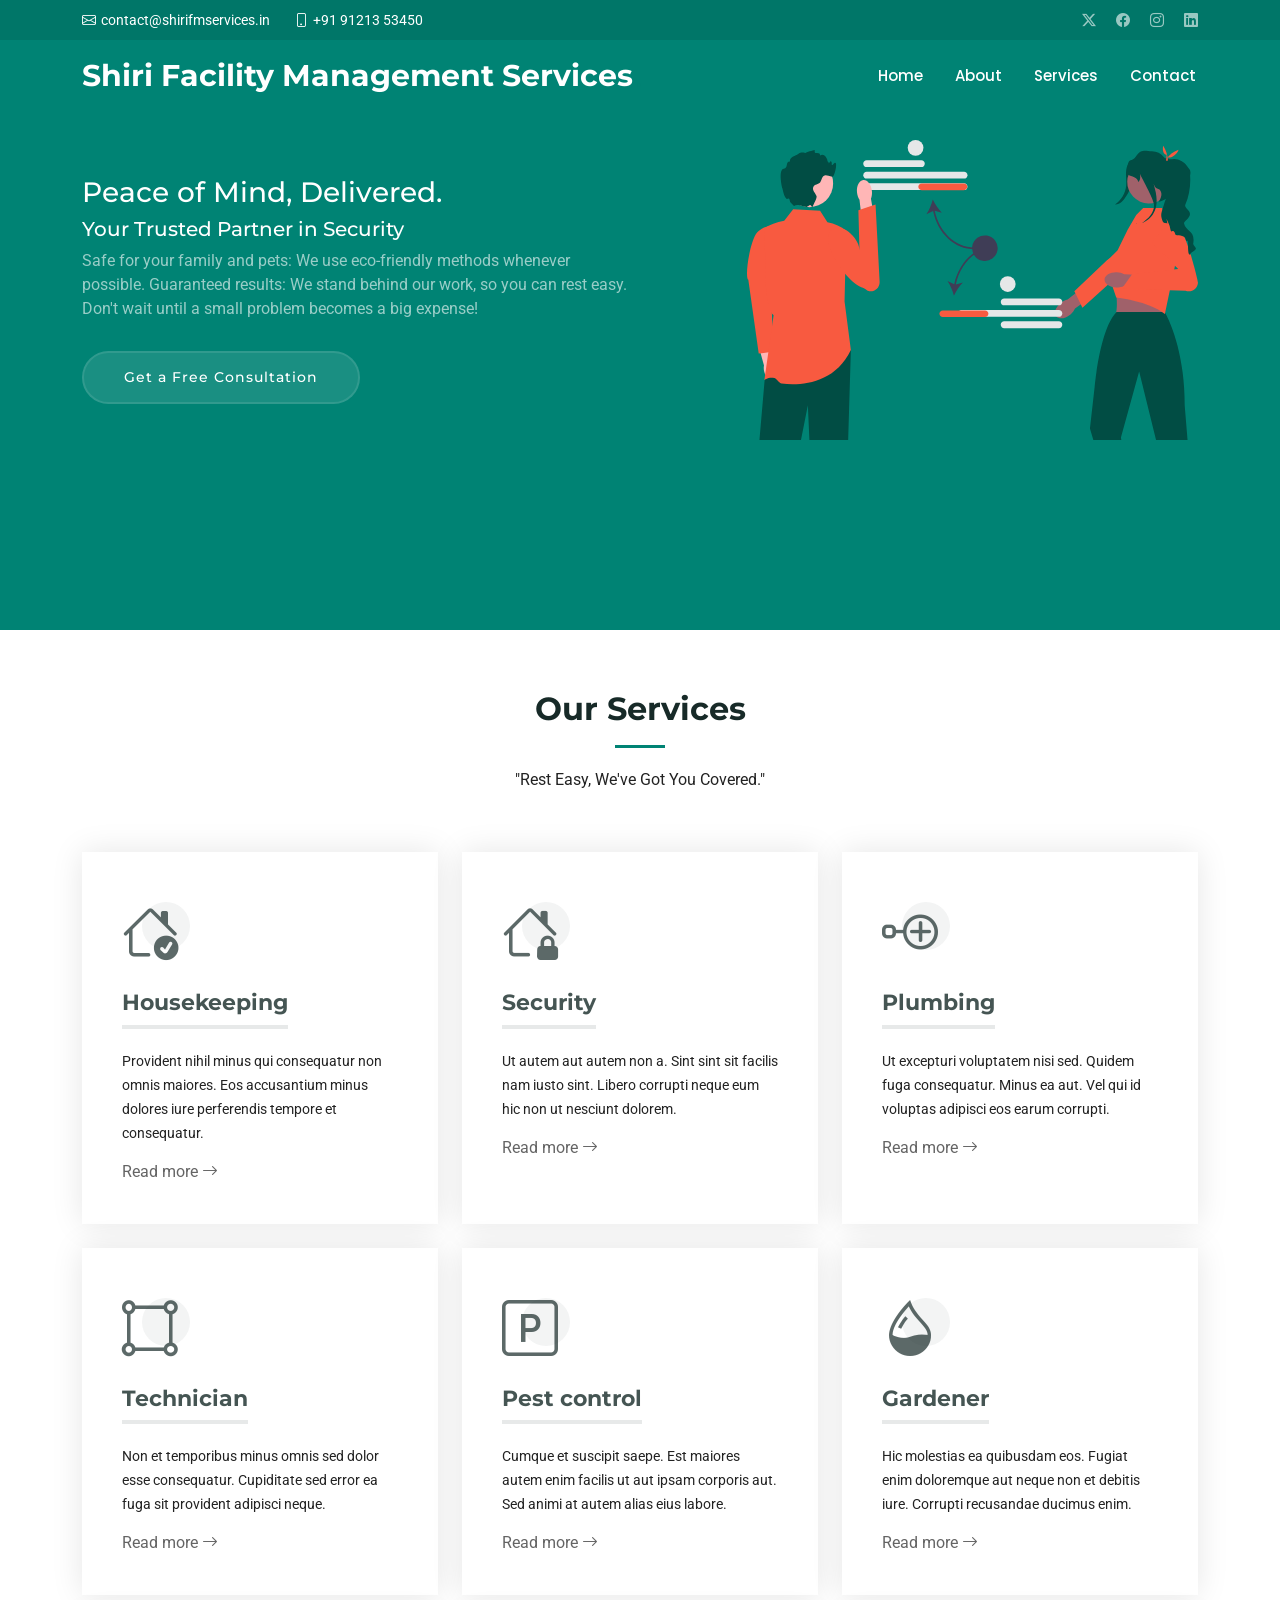
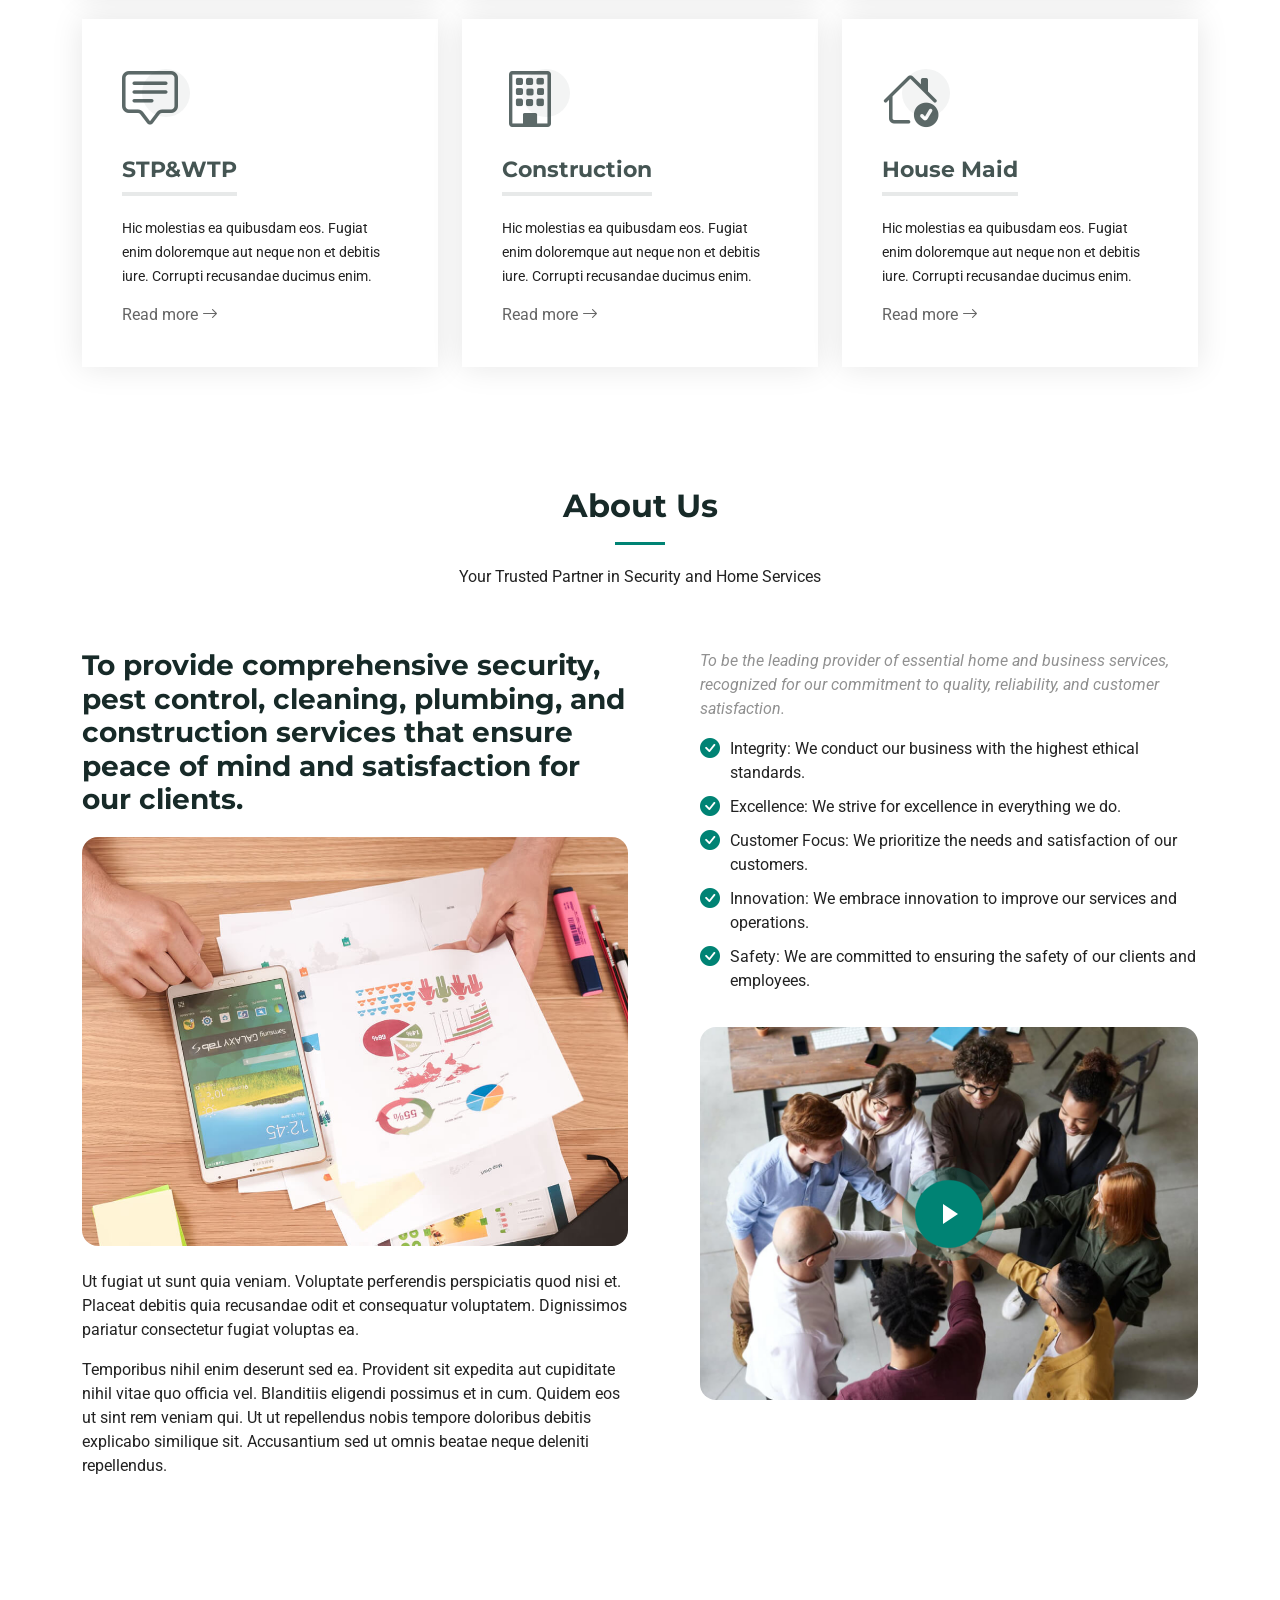
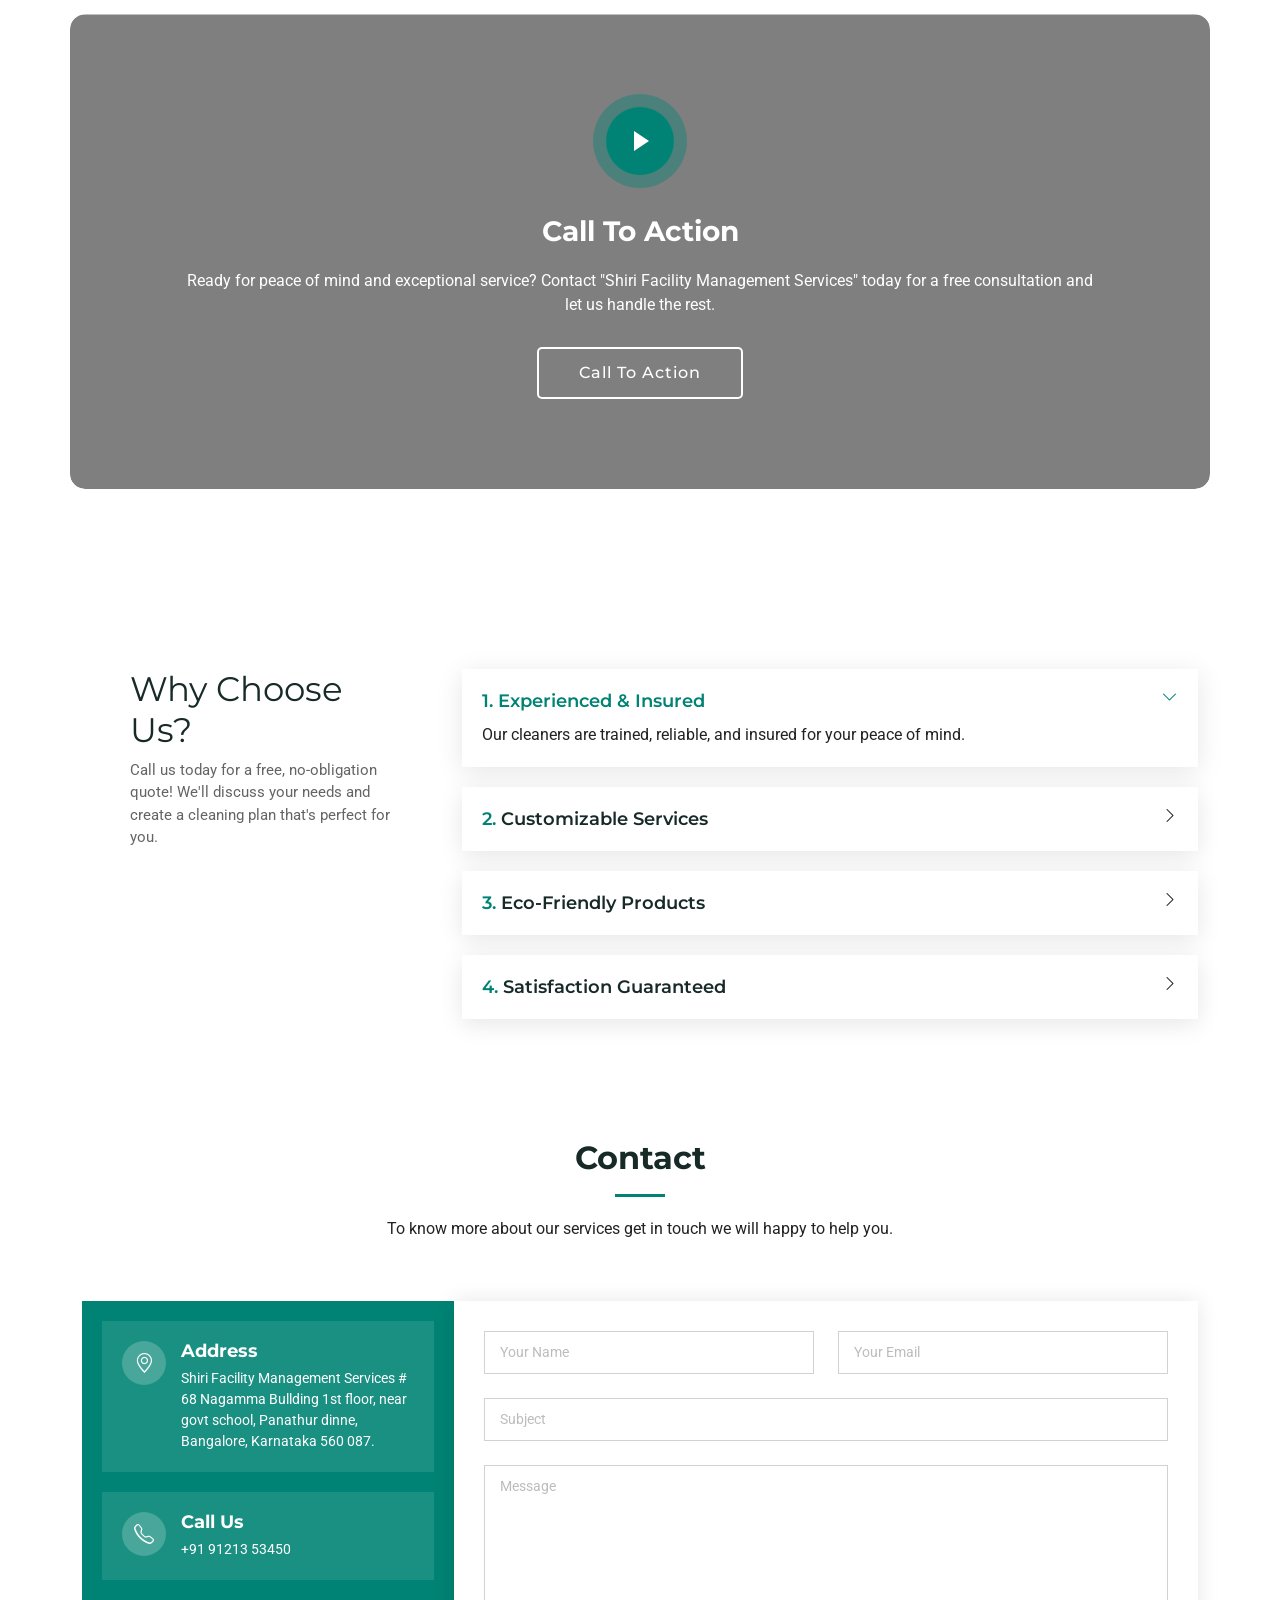
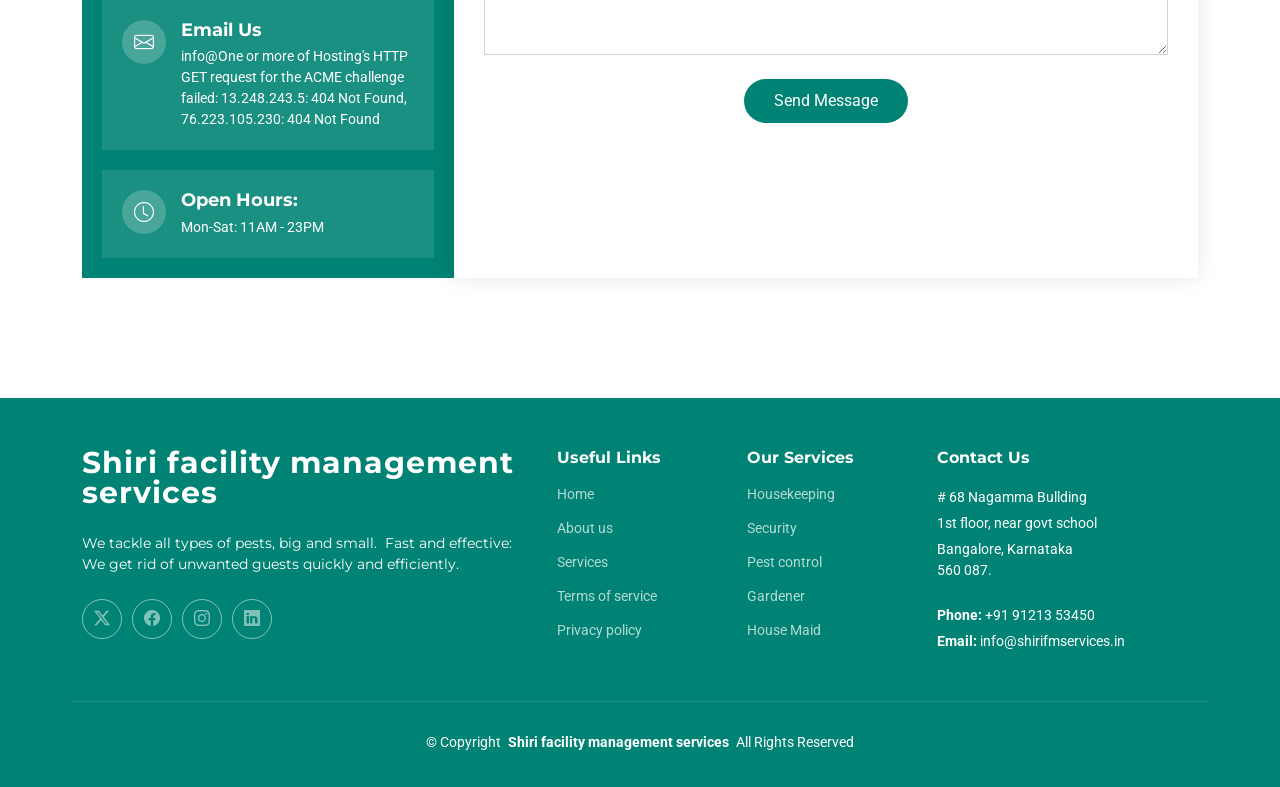
==== commit 73b080d1: "first commit" ====
--- a/index.html
+++ b/index.html
@@ -4,7 +4,7 @@
 <head>
   <meta charset="utf-8">
   <meta content="width=device-width, initial-scale=1.0" name="viewport">
-  <title>Index - Shiri Facility Management Services</title>
+  <title>Shiri Facility Management Services</title>
   <meta content="" name="description">
   <meta content="" name="keywords">
 
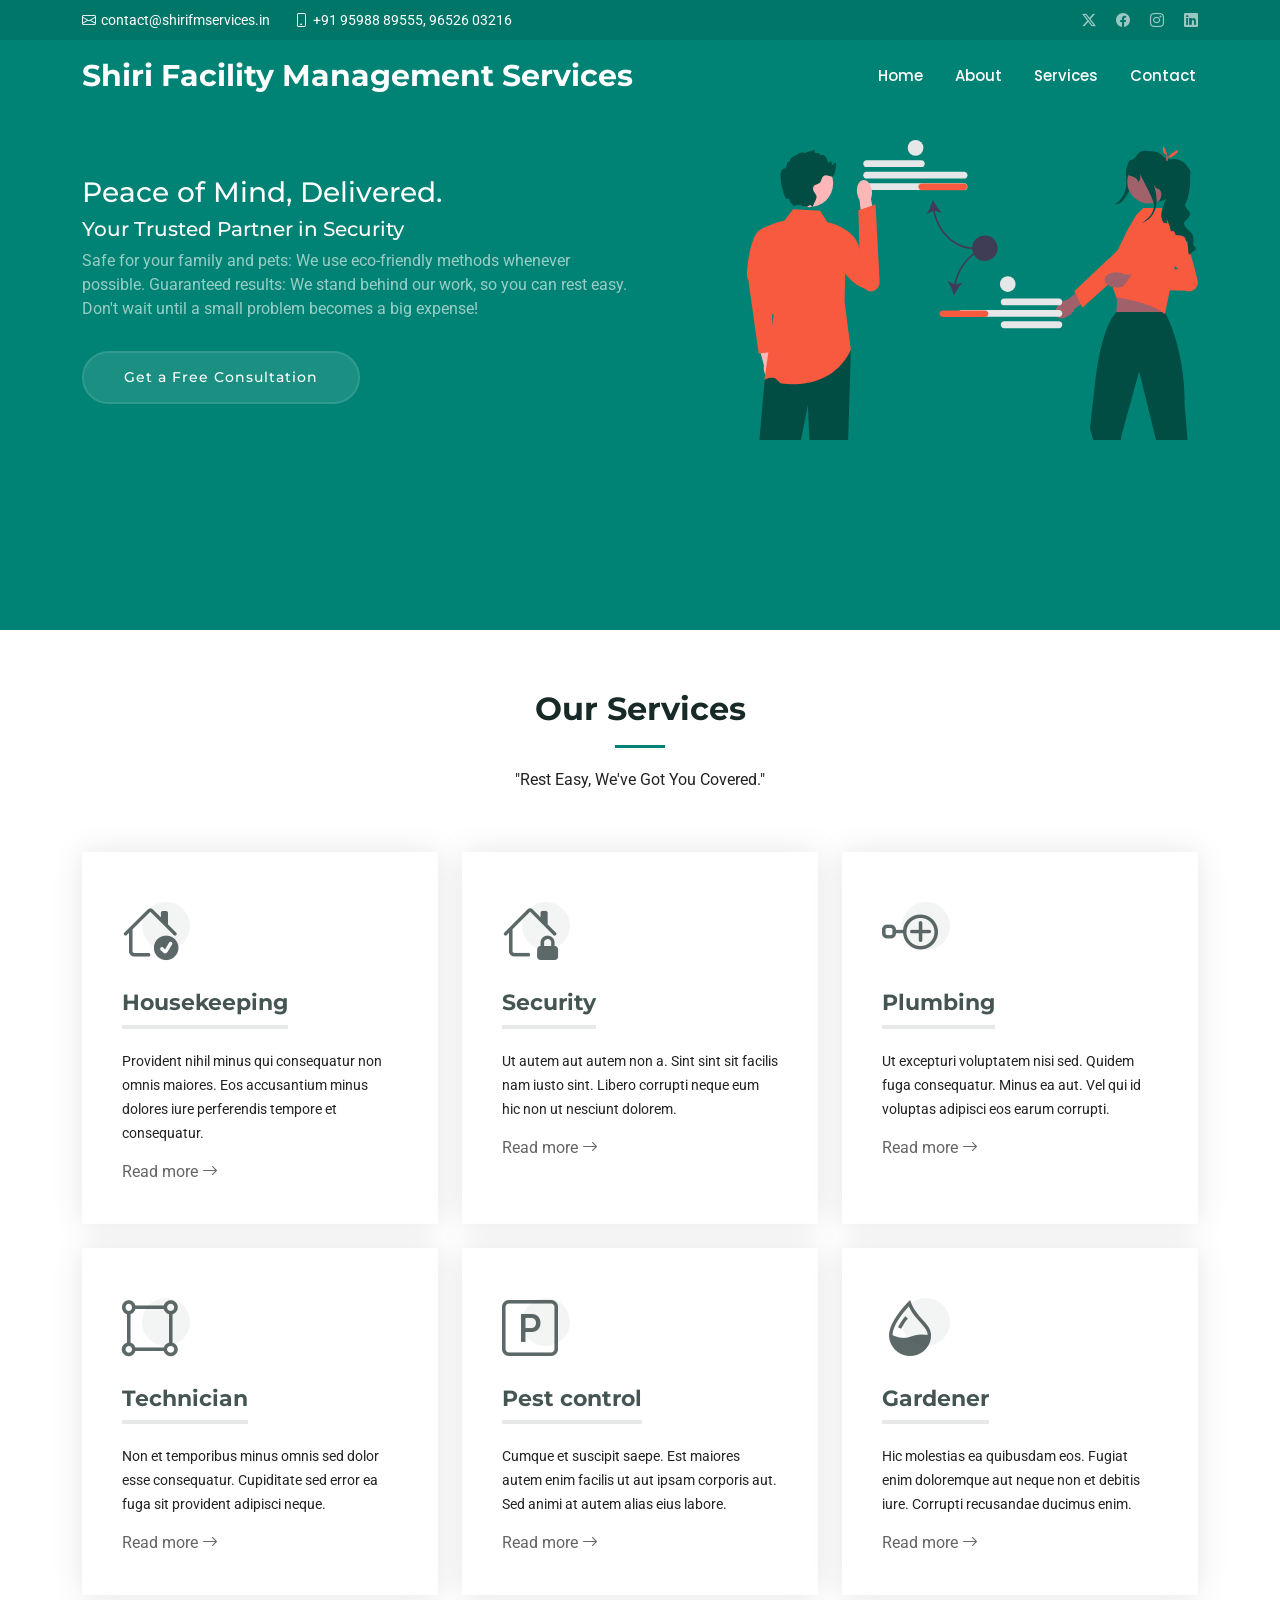
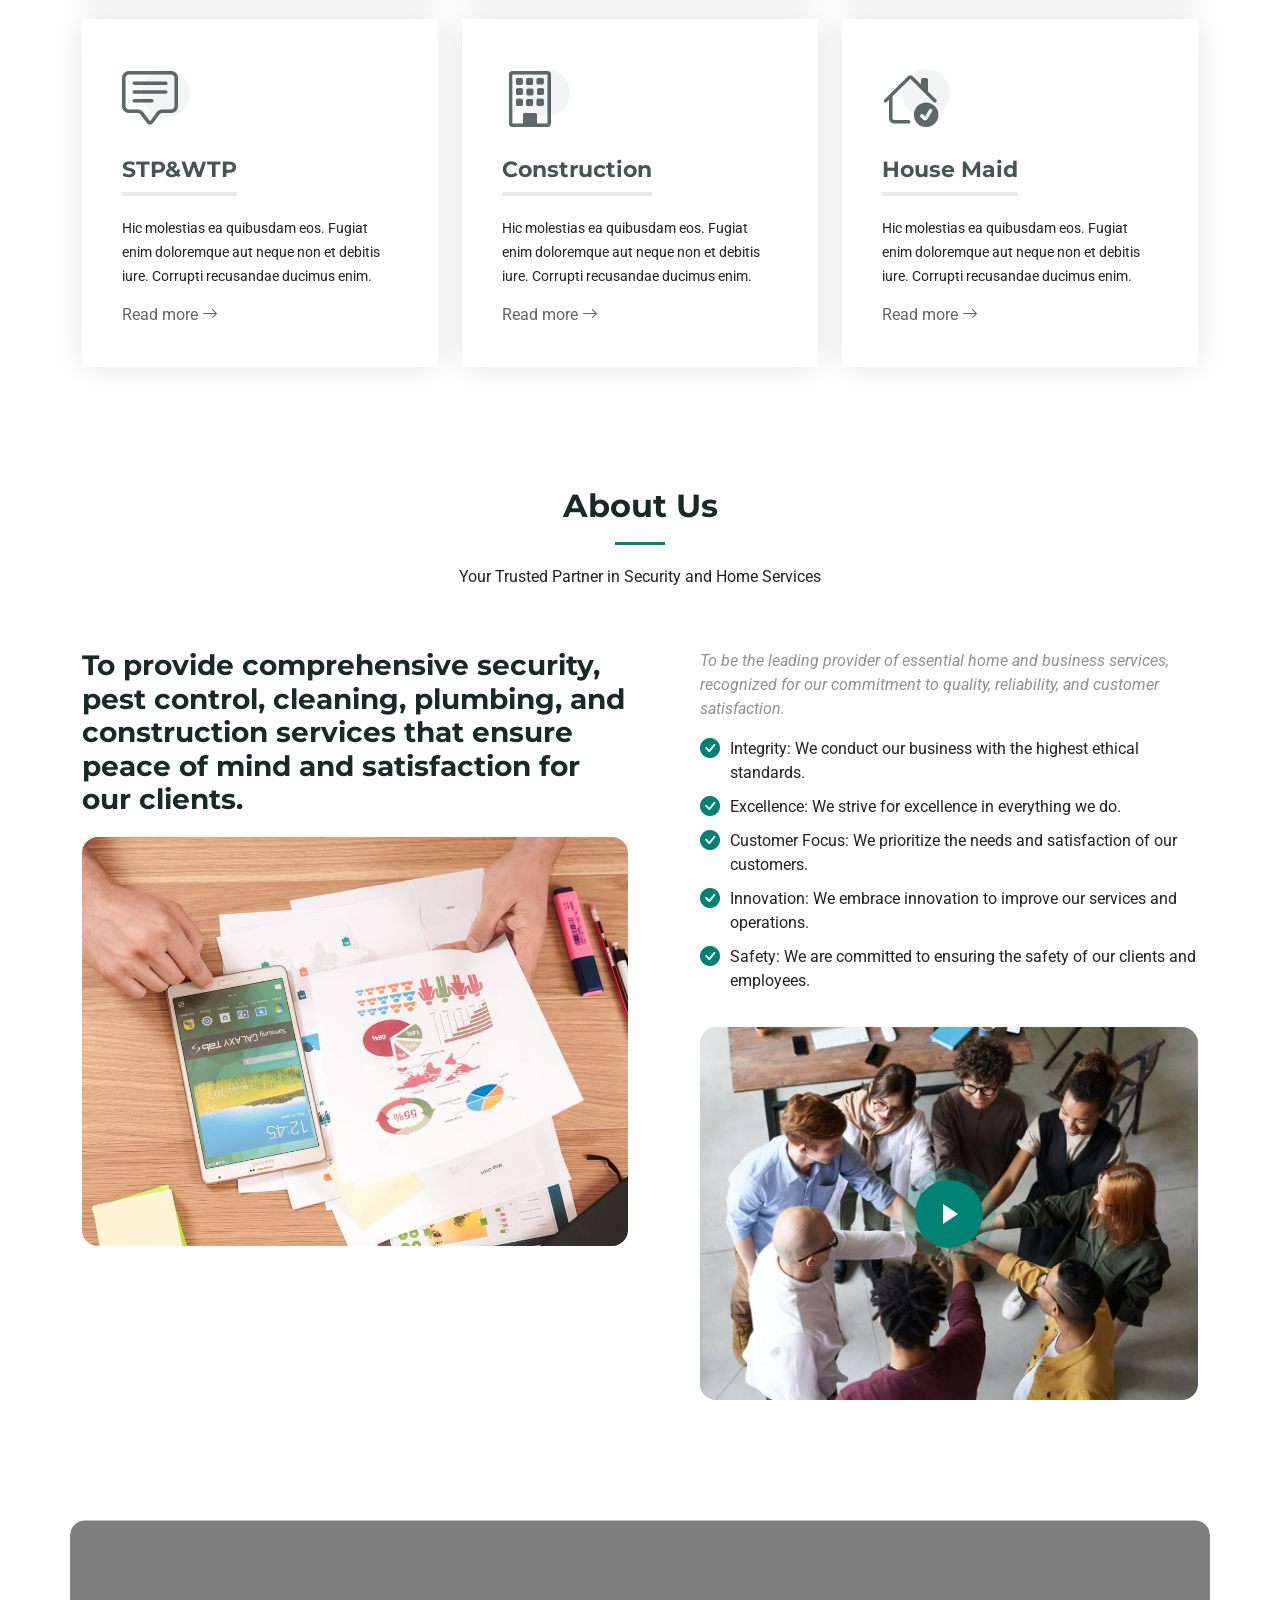
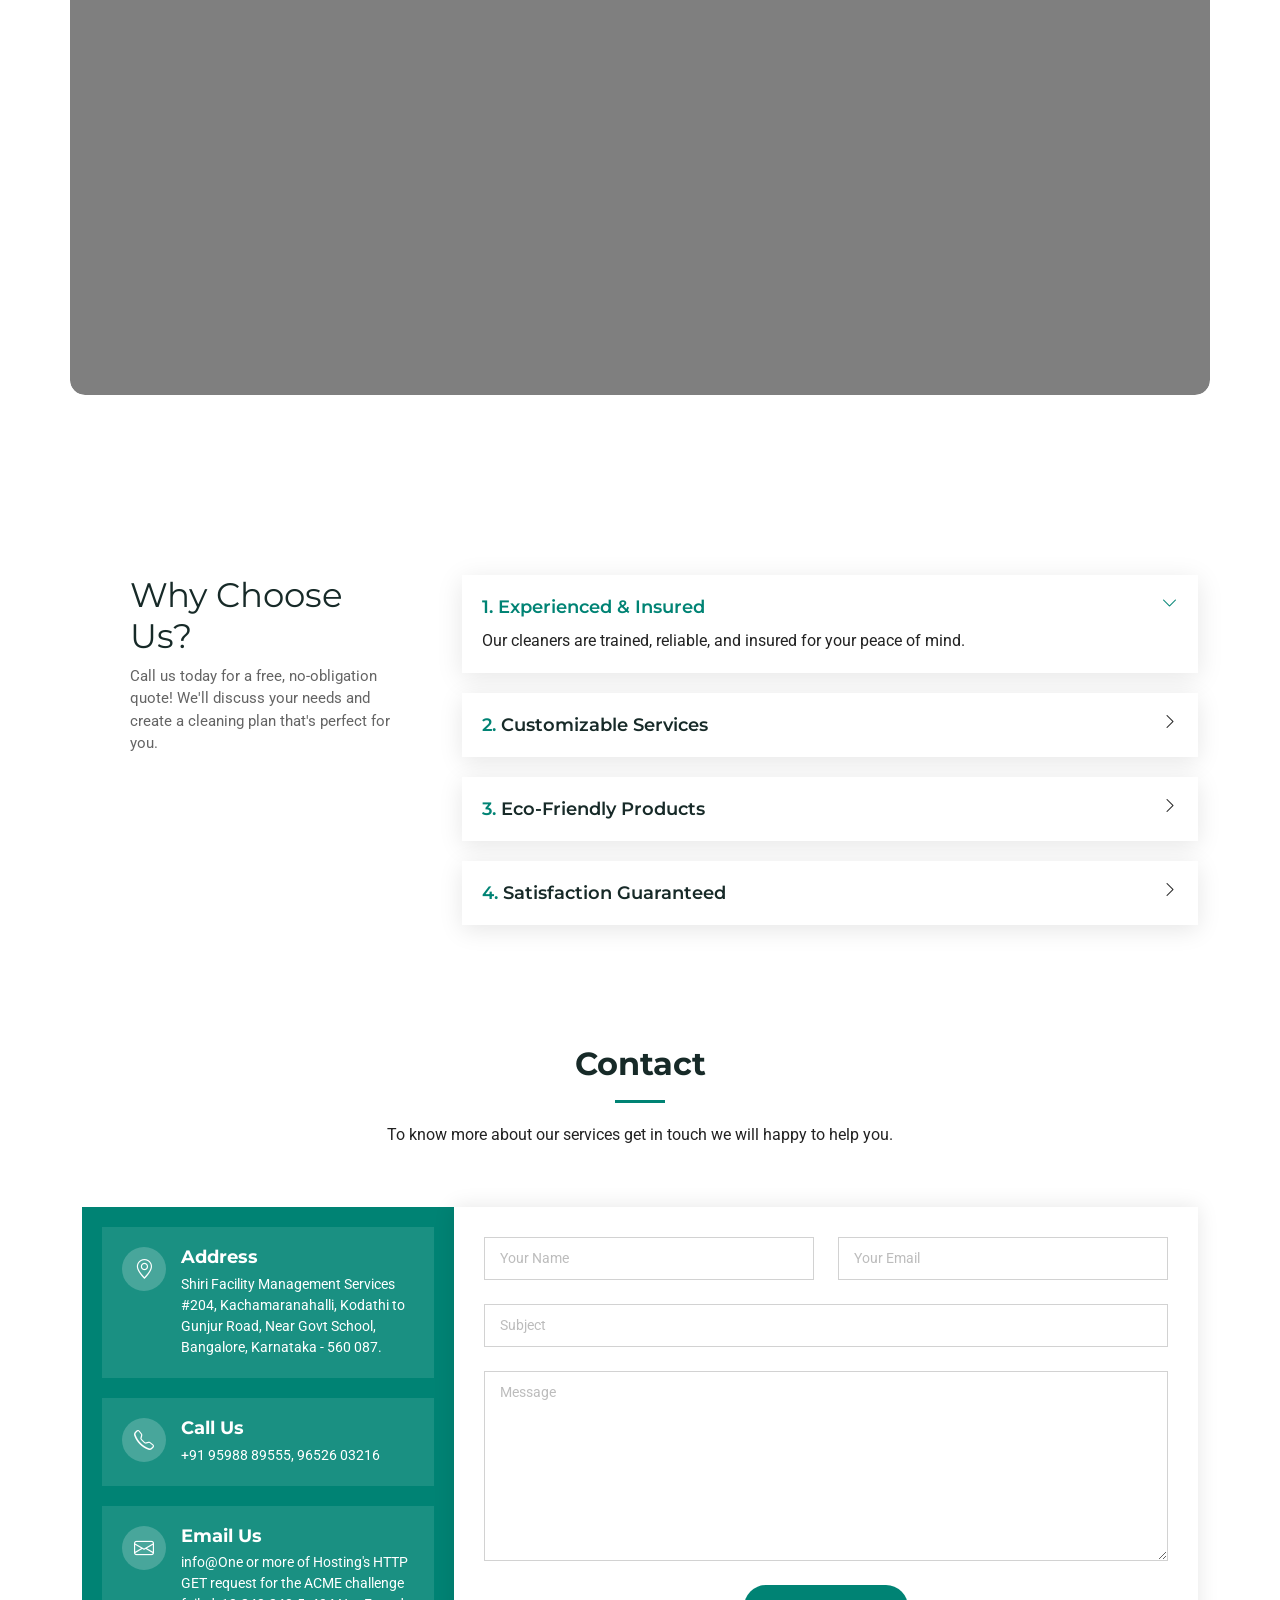
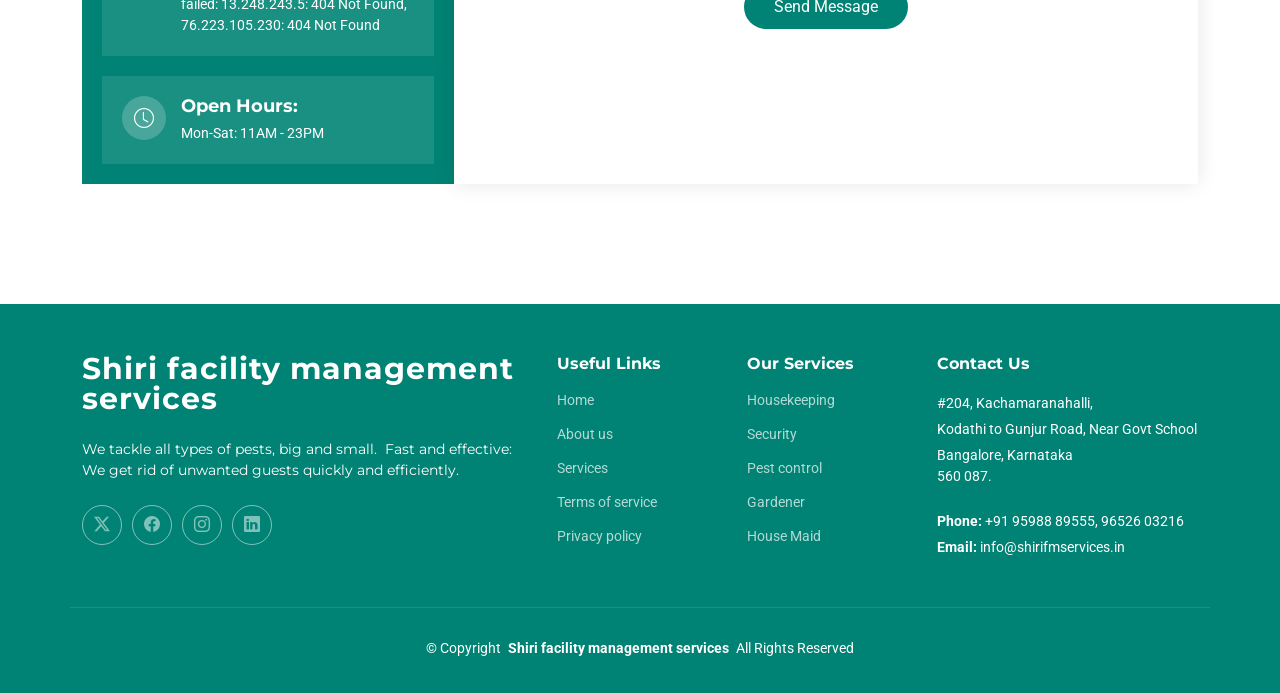
==== commit 324125b5: "Update address file" ====
--- a/index.html
+++ b/index.html
@@ -10,7 +10,7 @@
 
   <!-- Favicons -->
   <link href="./assets/img/logo.png" rel="icon">
-  <link href="./assets/img/apple-touch-icon.png" rel="apple-touch-icon">
+  <link href="./assets/img/sfmslogo.png" rel="sfmslogo">
 
   <!-- Fonts -->
   <link href="https://fonts.googleapis.com" rel="preconnect">
@@ -44,7 +44,7 @@
       <div class="container d-flex justify-content-center justify-content-md-between">
         <div class="contact-info d-flex align-items-center">
           <i class="bi bi-envelope d-flex align-items-center"><a href="mailto:info@shirifmservices.in">contact@shirifmservices.in</a></i>
-          <i class="bi bi-phone d-flex align-items-center ms-4"><span>+91 91213 53450</span></i>
+          <i class="bi bi-phone d-flex align-items-center ms-4"><span>+91 95988 89555, 96526 03216</span></i>
         </div>
         <div class="social-links d-none d-md-flex align-items-center">
           <a href="#" class="twitter"><i class="bi bi-twitter-x"></i></a>
@@ -259,8 +259,8 @@
           <div class="col-lg-6" data-aos="fade-up" data-aos-delay="100">
             <h3>To provide comprehensive security, pest control, cleaning, plumbing, and construction services that ensure peace of mind and satisfaction for our clients.</h3>
             <img src="./assets/img/about.jpg" class="img-fluid rounded-4 mb-4" alt="">
-            <p>Ut fugiat ut sunt quia veniam. Voluptate perferendis perspiciatis quod nisi et. Placeat debitis quia recusandae odit et consequatur voluptatem. Dignissimos pariatur consectetur fugiat voluptas ea.</p>
-            <p>Temporibus nihil enim deserunt sed ea. Provident sit expedita aut cupiditate nihil vitae quo officia vel. Blanditiis eligendi possimus et in cum. Quidem eos ut sint rem veniam qui. Ut ut repellendus nobis tempore doloribus debitis explicabo similique sit. Accusantium sed ut omnis beatae neque deleniti repellendus.</p>
+            <!-- <p>Ut fugiat ut sunt quia veniam. Voluptate perferendis perspiciatis quod nisi et. Placeat debitis quia recusandae odit et consequatur voluptatem. Dignissimos pariatur consectetur fugiat voluptas ea.</p> -->
+            <!-- <p>Temporibus nihil enim deserunt sed ea. Provident sit expedita aut cupiditate nihil vitae quo officia vel. Blanditiis eligendi possimus et in cum. Quidem eos ut sint rem veniam qui. Ut ut repellendus nobis tempore doloribus debitis explicabo similique sit. Accusantium sed ut omnis beatae neque deleniti repellendus.</p> -->
           </div>
           <div class="col-lg-6" data-aos="fade-up" data-aos-delay="250">
             <div class="content ps-0 ps-lg-5">
@@ -1139,9 +1139,10 @@
                 <div>
                   <h3>Address</h3>
                   <p>Shiri Facility Management Services
-                    # 68 Nagamma Bullding
-                    1st floor, near govt school,
-                    Panathur dinne, Bangalore, Karnataka 560 087.</p>
+                    #204, Kachamaranahalli, Kodathi to Gunjur Road,
+                    Near Govt School,
+                    Bangalore, Karnataka - 560 087.
+                  </p>
                 </div>
               </div><!-- End Info Item -->
 
@@ -1149,7 +1150,7 @@
                 <i class="bi bi-telephone flex-shrink-0"></i>
                 <div>
                   <h3>Call Us</h3>
-                  <p>+91 91213 53450</p>
+                  <p>+91 95988 89555, 96526 03216</p>
                 </div>
               </div><!-- End Info Item -->
 
@@ -1260,10 +1261,10 @@
 
         <div class="col-lg-3 col-md-12 footer-contact text-center text-md-start">
           <h4>Contact Us</h4>
-          <p># 68 Nagamma Bullding</p>
-          <p>1st floor, near govt school</p>
+          <p>#204, Kachamaranahalli,</p>
+          <p>Kodathi to Gunjur Road, Near Govt School</p>
           <p>Bangalore, Karnataka <br>560 087.</p>
-          <p class="mt-4"><strong>Phone:</strong> <span>+91 91213 53450</span></p>
+          <p class="mt-4"><strong>Phone:</strong> <span>+91 95988 89555, 96526 03216</span></p>
           <p><strong>Email:</strong> <span>info@shirifmservices.in</span></p>
         </div>
 
